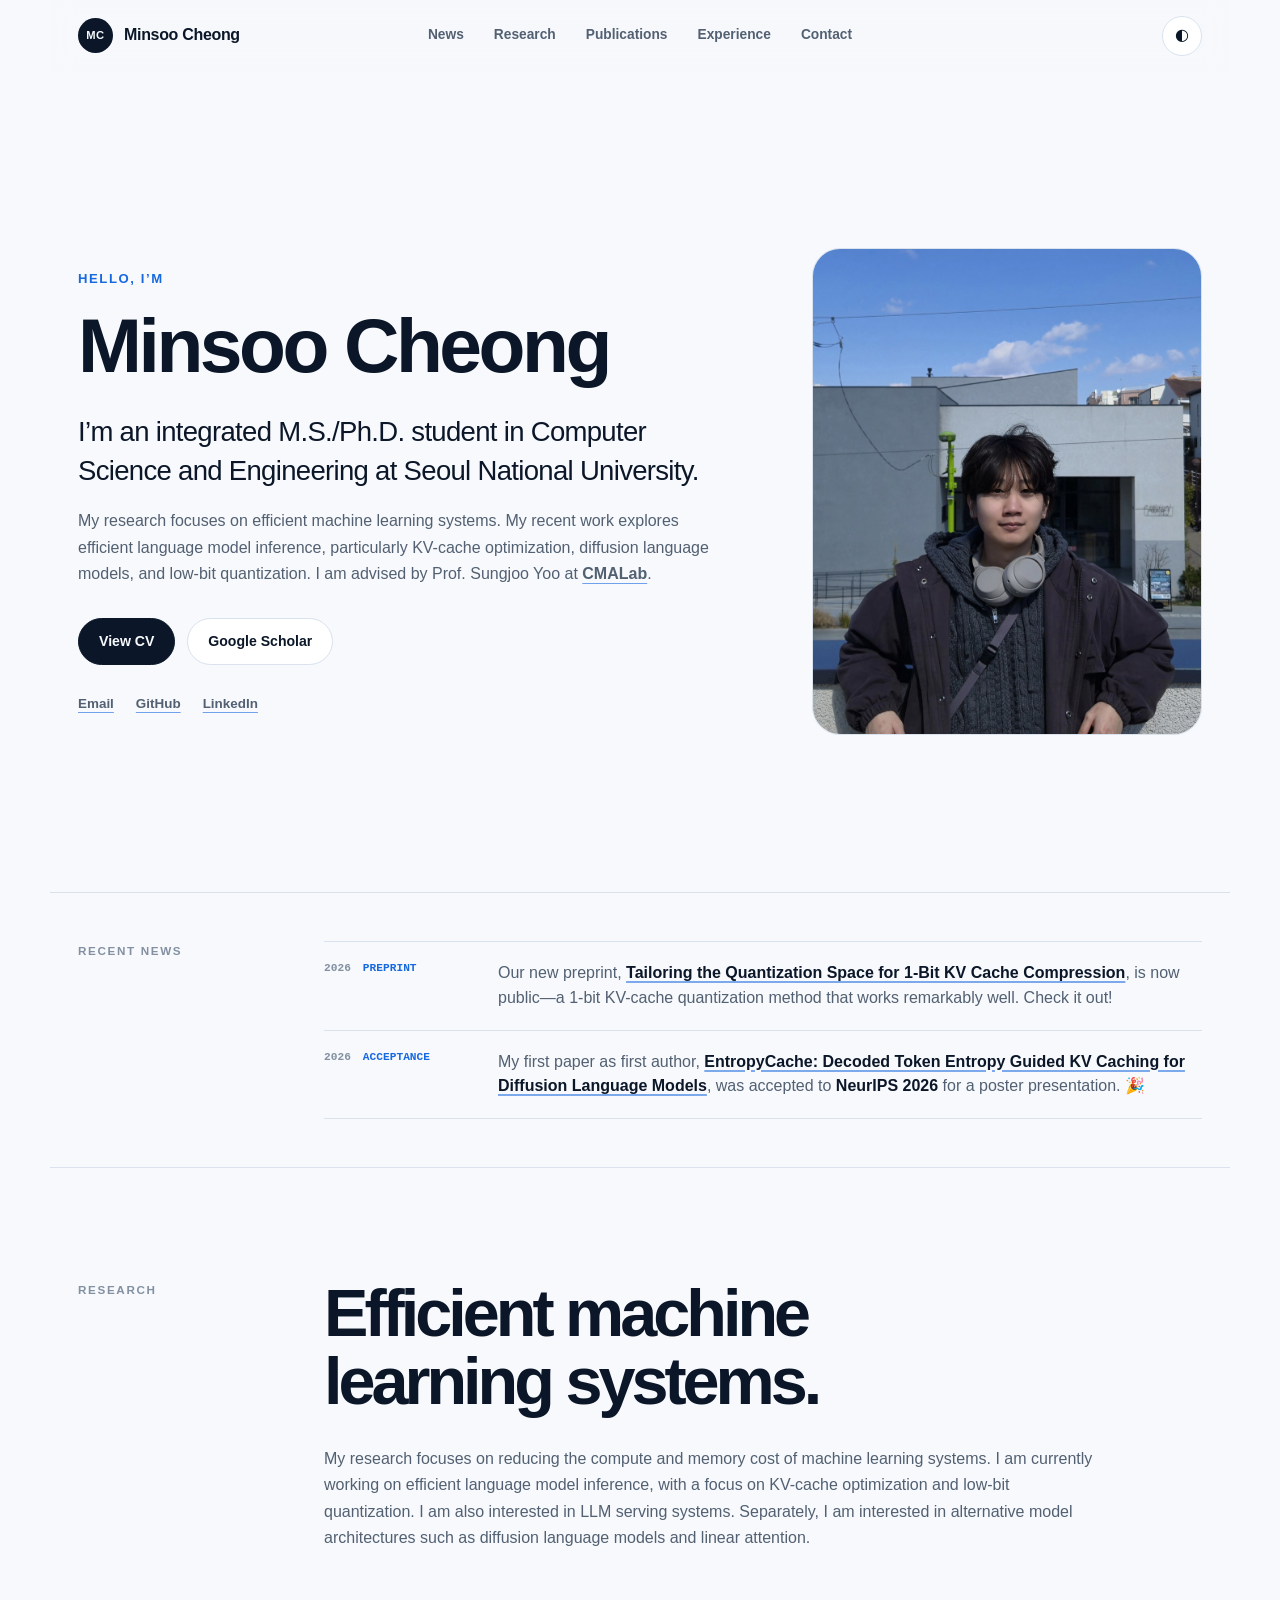
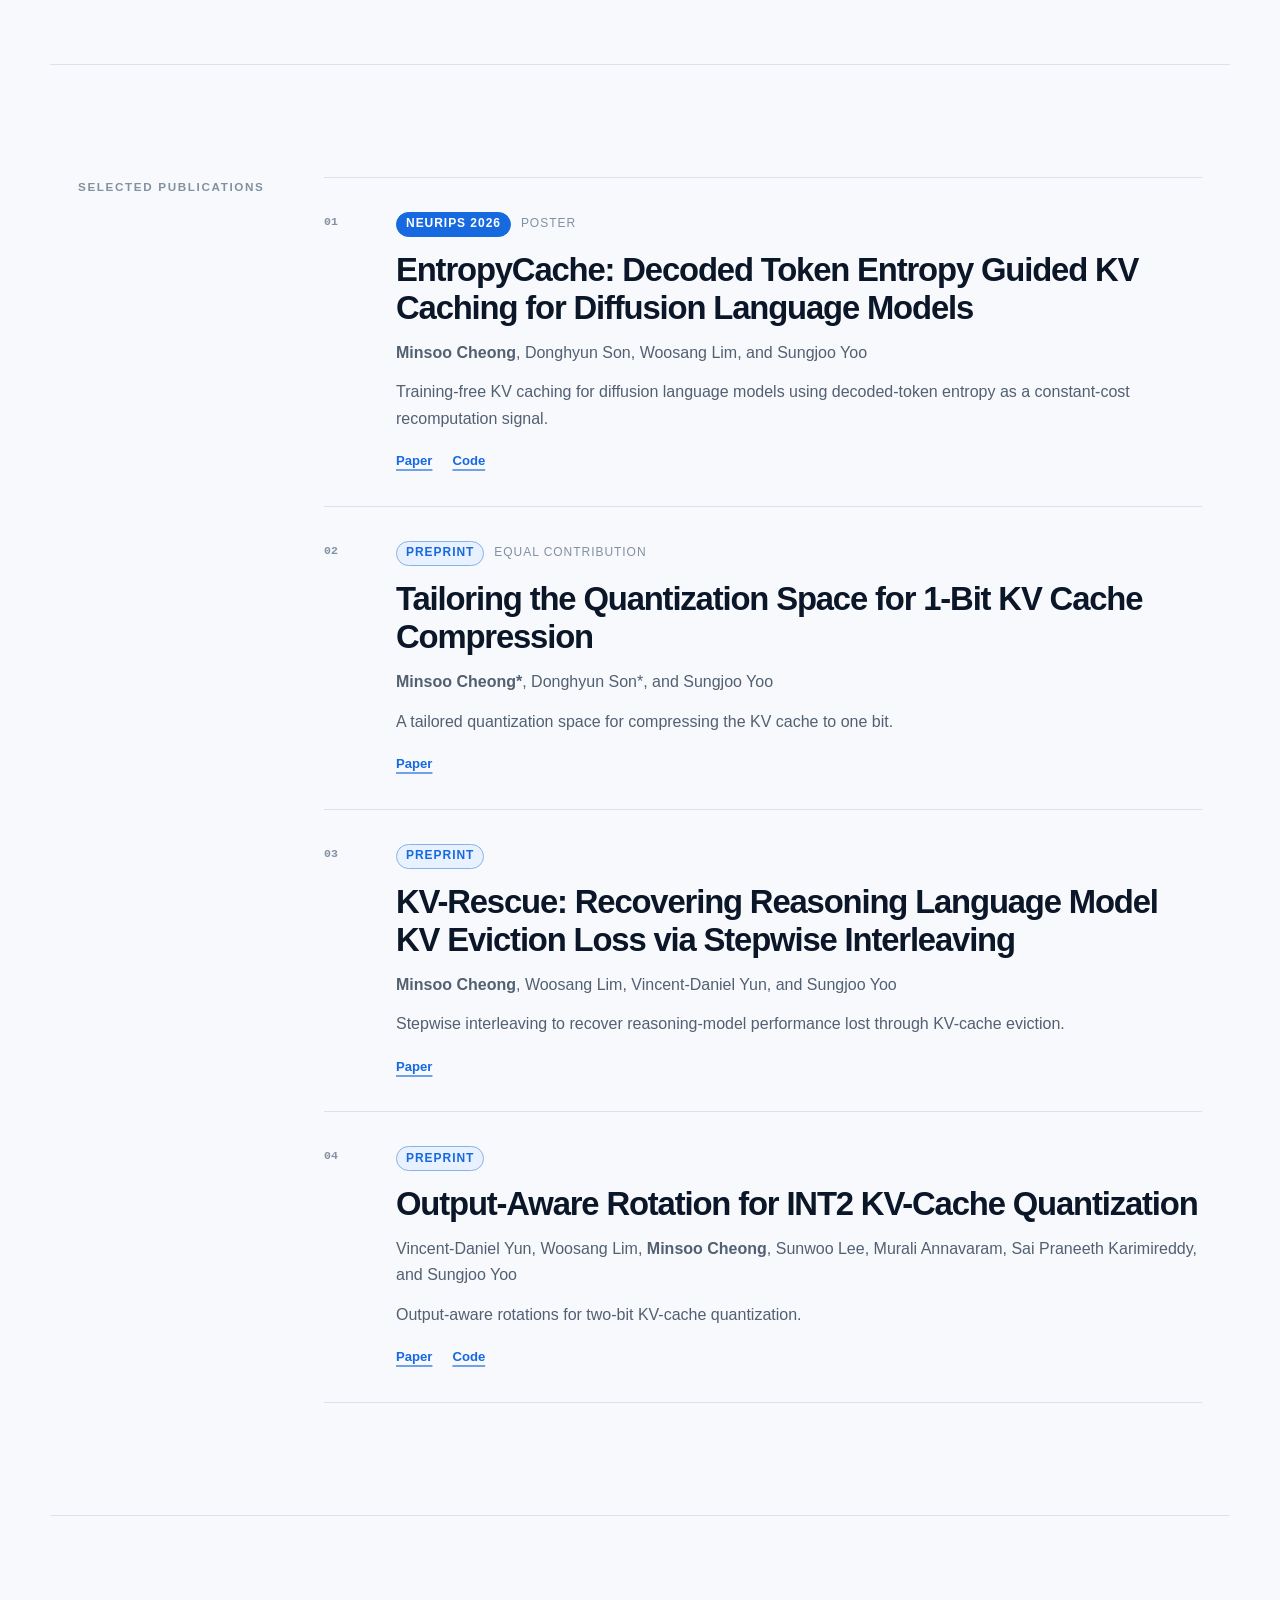
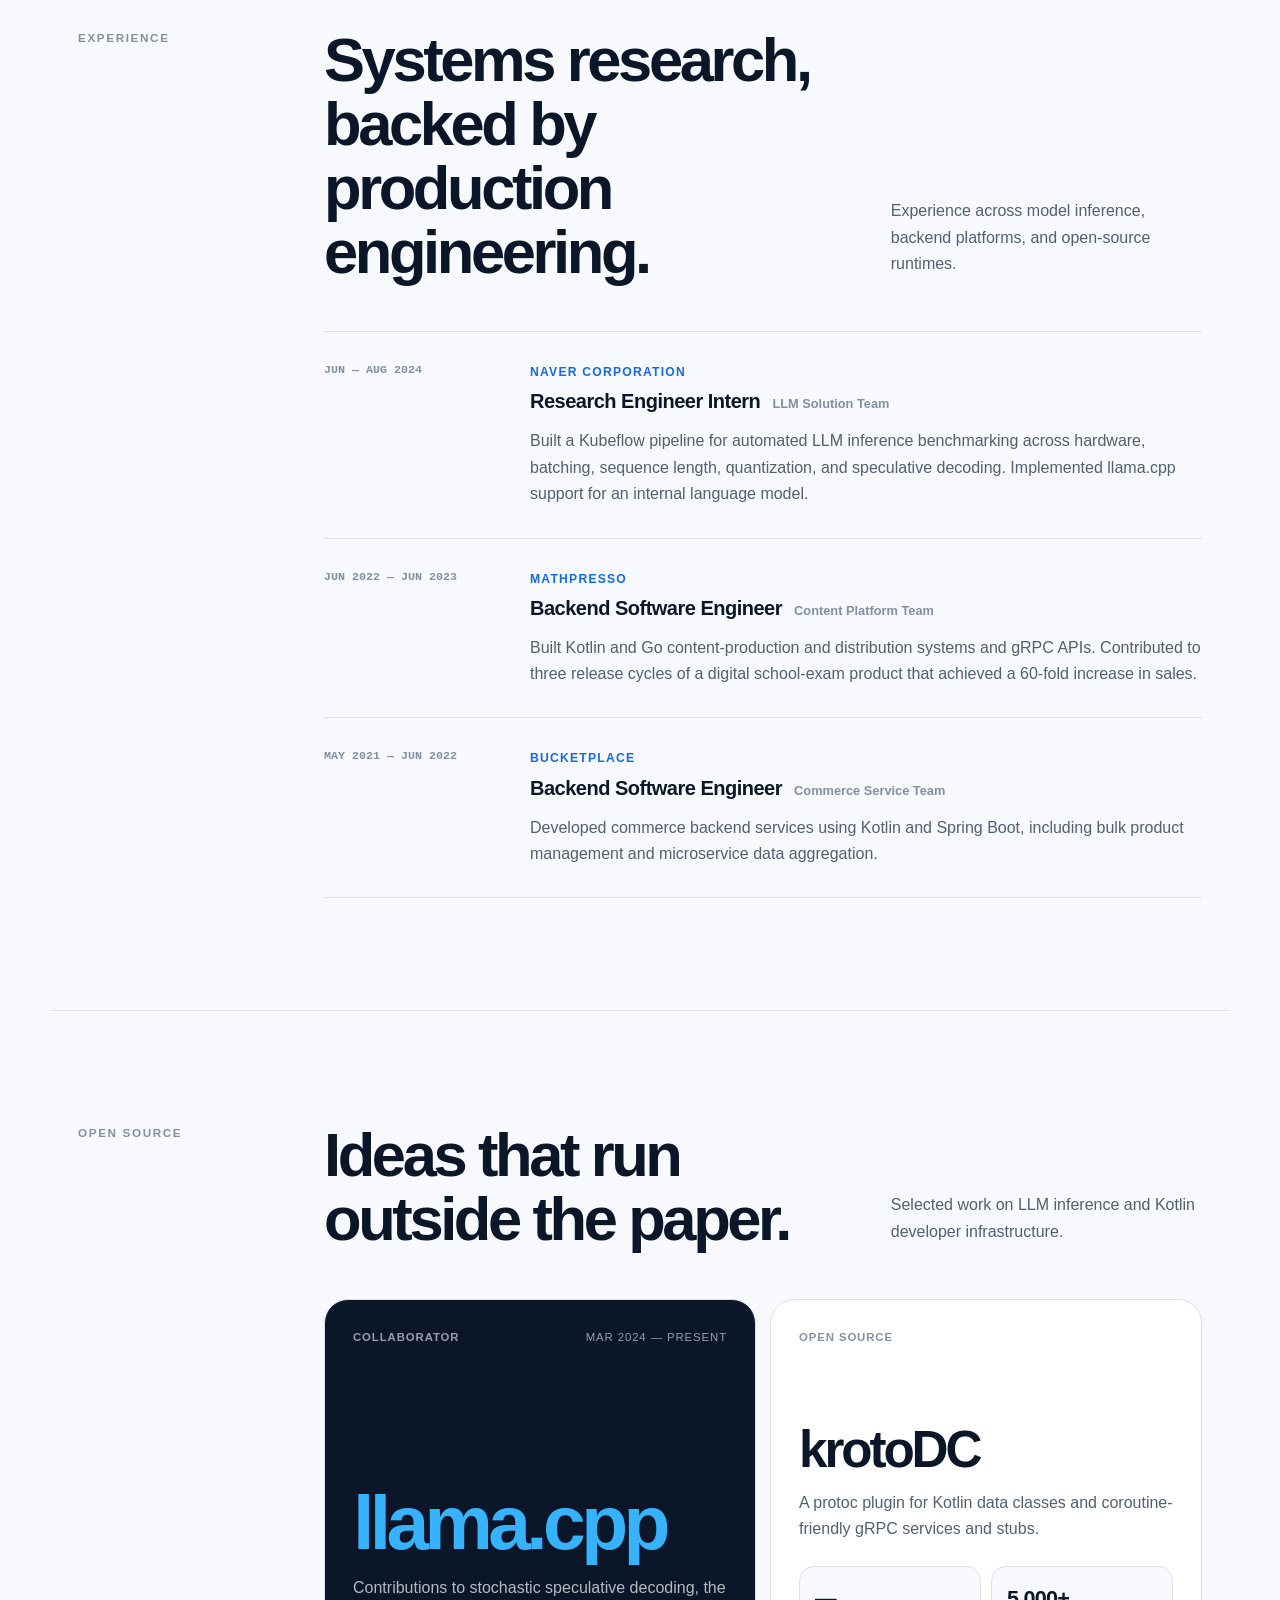
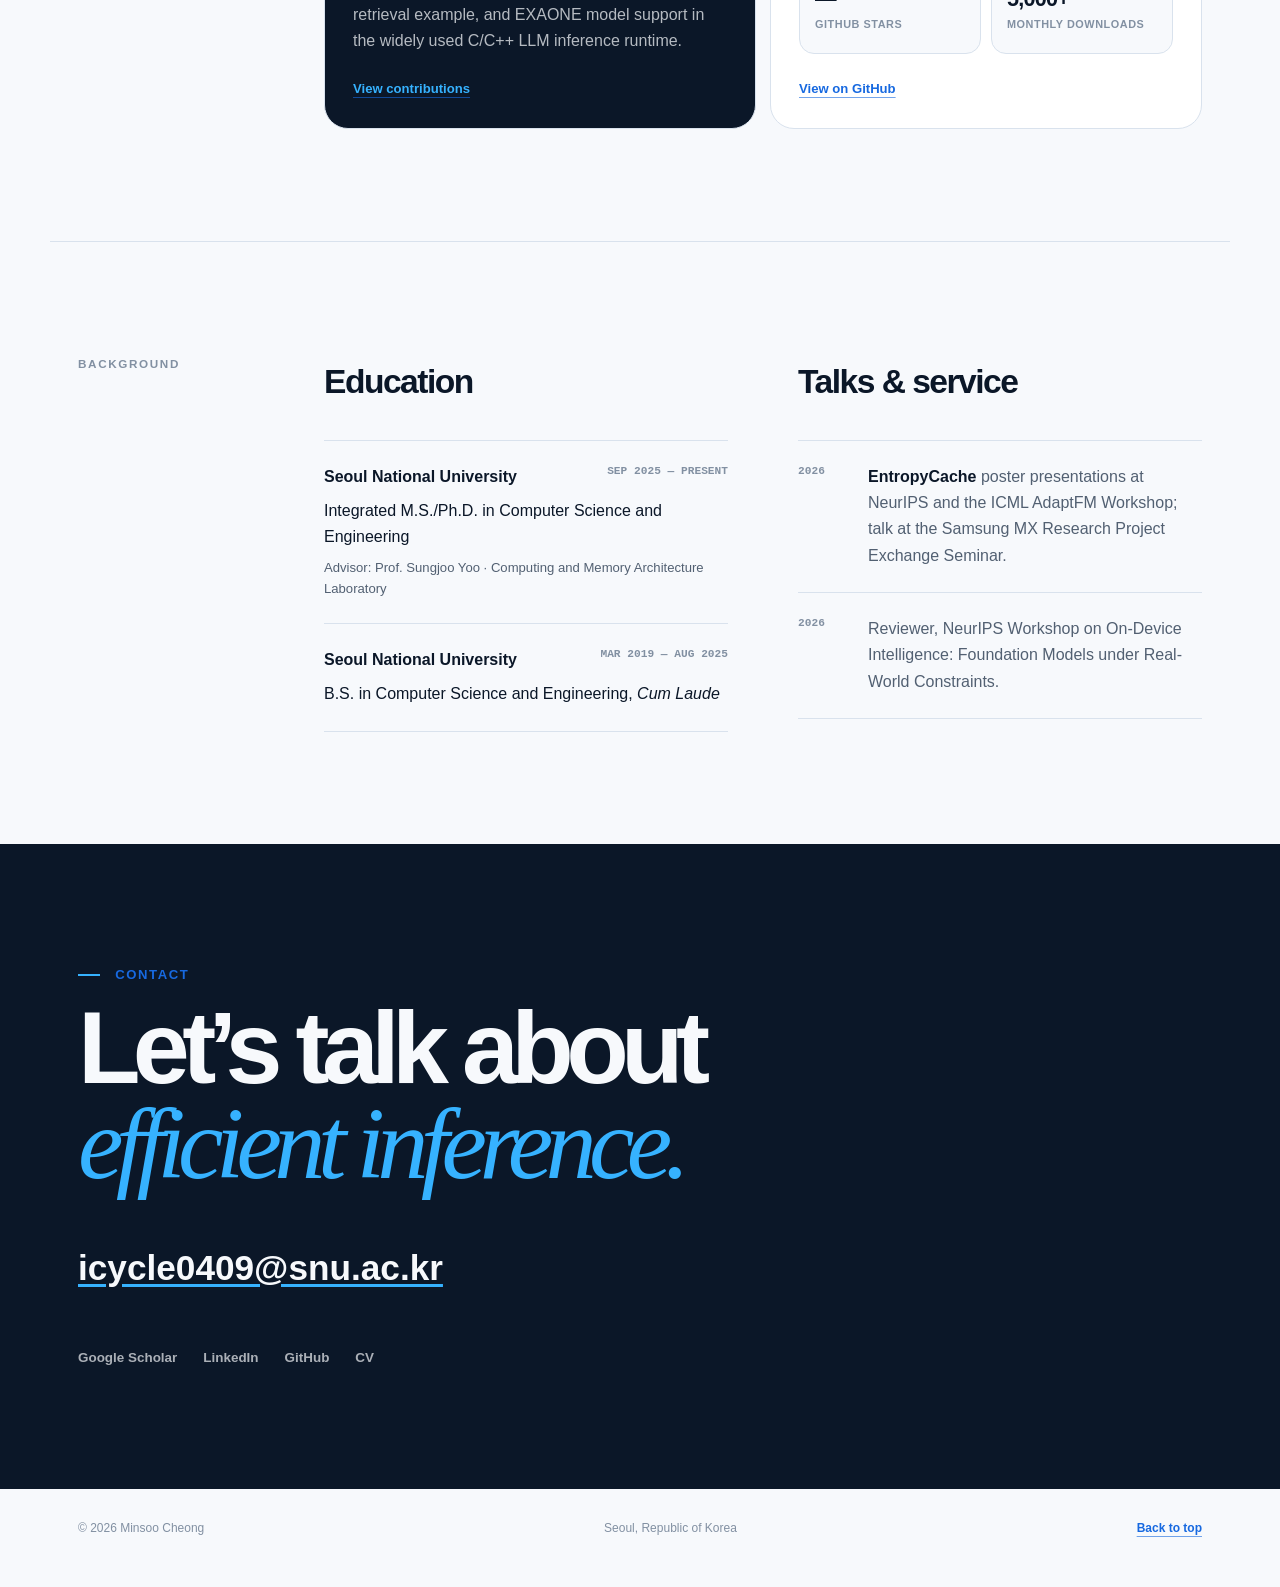
==== index.html @ ff5deb29 "Highlight first-author milestone" ====
<!doctype html>
<html lang="en">
  <head>
    <meta charset="utf-8" />
    <meta name="viewport" content="width=device-width, initial-scale=1" />
    <meta name="color-scheme" content="light dark" />
    <meta name="theme-color" content="#f7f9fc" media="(prefers-color-scheme: light)" />
    <meta name="theme-color" content="#07111f" media="(prefers-color-scheme: dark)" />
    <meta
      name="description"
      content="Minsoo Cheong is an integrated M.S./Ph.D. student at Seoul National University working on efficient machine learning systems and language model inference."
    />
    <meta property="og:title" content="Minsoo Cheong · Efficient ML Systems" />
    <meta
      property="og:description"
      content="Research on efficient language model inference, KV-cache optimization, and diffusion language models."
    />
    <meta property="og:type" content="website" />
    <meta property="og:url" content="https://mscheong01.github.io/" />
    <title>Minsoo Cheong · Efficient ML Systems</title>
    <script>document.documentElement.classList.add('js');</script>
    <link rel="canonical" href="https://mscheong01.github.io/" />
    <link rel="icon" href="favicon.svg" type="image/svg+xml" />
    <link rel="stylesheet" href="styles.css?v=2" />
  </head>
  <body>
    <a class="skip-link" href="#main">Skip to content</a>

    <header class="site-header" data-header>
      <a class="brand" href="#top" aria-label="Minsoo Cheong, home">
        <span class="brand-mark" aria-hidden="true">MC</span>
        <span class="brand-name">Minsoo Cheong</span>
      </a>
      <nav class="desktop-nav" aria-label="Primary navigation">
        <a href="#news">News</a>
        <a href="#research">Research</a>
        <a href="#publications">Publications</a>
        <a href="#experience">Experience</a>
        <a href="#contact">Contact</a>
      </nav>
      <div class="header-actions">
        <button class="theme-toggle" type="button" data-theme-toggle aria-label="Switch color theme">
          <span class="theme-icon" aria-hidden="true">◐</span>
        </button>
        <button class="menu-toggle" type="button" data-menu-toggle aria-expanded="false" aria-controls="mobile-nav">
          <span class="sr-only">Open navigation</span>
          <span></span><span></span>
        </button>
      </div>
      <nav class="mobile-nav" id="mobile-nav" data-mobile-nav aria-label="Mobile navigation">
        <a href="#news">News</a>
        <a href="#research">Research</a>
        <a href="#publications">Publications</a>
        <a href="#experience">Experience</a>
        <a href="#open-source">Open source</a>
        <a href="#contact">Contact</a>
      </nav>
    </header>

    <main id="main">
      <section class="hero" id="top" aria-labelledby="hero-title">
        <div class="hero-copy reveal">
          <p class="eyebrow">Hello, I’m</p>
          <h1 id="hero-title">Minsoo Cheong</h1>
          <p class="hero-lede">
            I’m an integrated M.S./Ph.D. student in Computer Science and Engineering at Seoul National University.
          </p>
          <p class="hero-intro">
            My research focuses on efficient machine learning systems. My recent work explores efficient language model inference, particularly KV-cache optimization, diffusion language models, and low-bit quantization. I am advised by Prof. Sungjoo Yoo at <a href="https://cmalab.snu.ac.kr/">CMALab</a>.
          </p>
          <div class="hero-cta">
            <a class="button button-primary" href="assets/Minsoo_Cheong_CV.pdf">View CV</a>
            <a class="button button-quiet" href="https://scholar.google.com/citations?user=WEMHVCUAAAAJ">Google Scholar</a>
          </div>
          <div class="hero-links" aria-label="Contact and profiles">
            <a href="mailto:icycle0409@snu.ac.kr">Email</a>
            <a href="https://github.com/mscheong01">GitHub</a>
            <a href="https://kr.linkedin.com/in/minsoo-cheong-606314206">LinkedIn</a>
          </div>
        </div>

        <figure class="portrait reveal">
          <img
            class="profile-photo"
            src="assets/minsoo-cheong.jpg"
            alt="Minsoo Cheong"
            width="960"
            height="1200"
            decoding="async"
            fetchpriority="high"
          />
        </figure>
      </section>

      <section class="section recent-news" id="news" aria-labelledby="news-title">
        <div class="section-label">Recent news</div>
        <div class="news-list reveal">
          <h2 class="sr-only" id="news-title">Recent news</h2>
          <article class="news-item">
            <div class="news-meta"><time datetime="2026">2026</time><span>Preprint</span></div>
            <p>Our new preprint, <a href="https://openreview.net/forum?id=lWUM9JOGww"><strong>Tailoring the Quantization Space for 1-Bit KV Cache Compression</strong></a>, is now public—a 1-bit KV-cache quantization method that works remarkably well. Check it out!</p>
          </article>
          <article class="news-item">
            <div class="news-meta"><time datetime="2026">2026</time><span>Acceptance</span></div>
            <p>My first paper as first author, <a href="https://arxiv.org/abs/2603.18489"><strong>EntropyCache: Decoded Token Entropy Guided KV Caching for Diffusion Language Models</strong></a>, was accepted to <strong>NeurIPS 2026</strong> for a poster presentation. 🎉</p>
          </article>
        </div>
      </section>

      <section class="section research-intro" id="research" aria-labelledby="research-title">
        <div class="section-label">Research</div>
        <div class="section-body split-intro reveal">
          <h2 id="research-title">Efficient machine learning systems.</h2>
          <p>
            My research focuses on reducing the compute and memory cost of machine learning systems. I am currently working on efficient language model inference, with a focus on KV-cache optimization and low-bit quantization. I am also interested in LLM serving systems. Separately, I am interested in alternative model architectures such as diffusion language models and linear attention.
          </p>
        </div>
      </section>

      <section class="section publications" id="publications" aria-labelledby="publications-title">
        <div class="section-label">Selected publications</div>
        <div class="section-body">
          <h2 class="sr-only" id="publications-title">Selected publications</h2>
          <article class="paper featured reveal">
            <div class="paper-index">01</div>
            <div class="paper-main">
              <div class="paper-meta"><span class="status accepted">NeurIPS 2026</span><span>Poster</span></div>
              <h3>EntropyCache: Decoded Token Entropy Guided KV Caching for Diffusion Language Models</h3>
              <p class="authors"><strong>Minsoo Cheong</strong>, Donghyun Son, Woosang Lim, and Sungjoo Yoo</p>
              <p class="paper-summary">Training-free KV caching for diffusion language models using decoded-token entropy as a constant-cost recomputation signal.</p>
              <div class="paper-links">
                <a href="https://arxiv.org/abs/2603.18489">Paper</a>
                <a href="https://github.com/mscheong01/EntropyCache">Code</a>
              </div>
            </div>
          </article>

          <article class="paper reveal">
            <div class="paper-index">02</div>
            <div class="paper-main">
              <div class="paper-meta"><span class="status preprint">Preprint</span><span>Equal contribution</span></div>
              <h3>Tailoring the Quantization Space for 1-Bit KV Cache Compression</h3>
              <p class="authors"><strong>Minsoo Cheong*</strong>, Donghyun Son*, and Sungjoo Yoo</p>
              <p class="paper-summary">A tailored quantization space for compressing the KV cache to one bit.</p>
              <div class="paper-links">
                <a href="https://openreview.net/pdf?id=lWUM9JOGww">Paper</a>
              </div>
            </div>
          </article>

          <article class="paper reveal">
            <div class="paper-index">03</div>
            <div class="paper-main">
              <div class="paper-meta"><span class="status preprint">Preprint</span></div>
              <h3>KV-Rescue: Recovering Reasoning Language Model KV Eviction Loss via Stepwise Interleaving</h3>
              <p class="authors"><strong>Minsoo Cheong</strong>, Woosang Lim, Vincent-Daniel Yun, and Sungjoo Yoo</p>
              <p class="paper-summary">Stepwise interleaving to recover reasoning-model performance lost through KV-cache eviction.</p>
              <div class="paper-links">
                <a href="https://arxiv.org/abs/2608.15797">Paper</a>
              </div>
            </div>
          </article>

          <article class="paper reveal">
            <div class="paper-index">04</div>
            <div class="paper-main">
              <div class="paper-meta"><span class="status preprint">Preprint</span></div>
              <h3>Output-Aware Rotation for INT2 KV-Cache Quantization</h3>
              <p class="authors">Vincent-Daniel Yun, Woosang Lim, <strong>Minsoo Cheong</strong>, Sunwoo Lee, Murali Annavaram, Sai Praneeth Karimireddy, and Sungjoo Yoo</p>
              <p class="paper-summary">Output-aware rotations for two-bit KV-cache quantization.</p>
              <div class="paper-links">
                <a href="https://arxiv.org/abs/2608.02691">Paper</a>
                <a href="https://github.com/daniel-eai/Output-Aware-INT2-KV-Cache-Quantization">Code</a>
              </div>
            </div>
          </article>
        </div>
      </section>

      <section class="section experience" id="experience" aria-labelledby="experience-title">
        <div class="section-label">Experience</div>
        <div class="section-body">
          <div class="section-heading-row reveal">
            <h2 id="experience-title">Systems research, backed by production engineering.</h2>
            <p>Experience across model inference, backend platforms, and open-source runtimes.</p>
          </div>

          <div class="timeline">
            <article class="timeline-item reveal">
              <div class="timeline-date">Jun — Aug 2024</div>
              <div class="timeline-content">
                <p class="timeline-org">NAVER Corporation</p>
                <h3>Research Engineer Intern <span>LLM Solution Team</span></h3>
                <p>Built a Kubeflow pipeline for automated LLM inference benchmarking across hardware, batching, sequence length, quantization, and speculative decoding. Implemented llama.cpp support for an internal language model.</p>
              </div>
            </article>
            <article class="timeline-item reveal">
              <div class="timeline-date">Jun 2022 — Jun 2023</div>
              <div class="timeline-content">
                <p class="timeline-org">Mathpresso</p>
                <h3>Backend Software Engineer <span>Content Platform Team</span></h3>
                <p>Built Kotlin and Go content-production and distribution systems and gRPC APIs. Contributed to three release cycles of a digital school-exam product that achieved a 60-fold increase in sales.</p>
              </div>
            </article>
            <article class="timeline-item reveal">
              <div class="timeline-date">May 2021 — Jun 2022</div>
              <div class="timeline-content">
                <p class="timeline-org">Bucketplace</p>
                <h3>Backend Software Engineer <span>Commerce Service Team</span></h3>
                <p>Developed commerce backend services using Kotlin and Spring Boot, including bulk product management and microservice data aggregation.</p>
              </div>
            </article>
          </div>
        </div>
      </section>

      <section class="section open-source" id="open-source" aria-labelledby="open-source-title">
        <div class="section-label">Open source</div>
        <div class="section-body">
          <div class="section-heading-row reveal">
            <h2 id="open-source-title">Ideas that run outside the paper.</h2>
            <p>Selected work on LLM inference and Kotlin developer infrastructure.</p>
          </div>
          <div class="project-grid">
            <article class="project-card project-featured reveal">
              <div class="project-top"><span class="project-type">Collaborator</span><span>Mar 2024 — Present</span></div>
              <h3>llama.cpp</h3>
              <p>Contributions to stochastic speculative decoding, the retrieval example, and EXAONE model support in the widely used C/C++ LLM inference runtime.</p>
              <a href="https://github.com/ggerganov/llama.cpp/pulls?q=is%3Apr+author%3Amscheong01+">View contributions</a>
            </article>
            <article class="project-card reveal">
              <div class="project-top"><span class="project-type">Open source</span></div>
              <h3>krotoDC</h3>
              <p>A protoc plugin for Kotlin data classes and coroutine-friendly gRPC services and stubs.</p>
              <div class="project-stats">
                <a class="project-stat" href="https://github.com/mscheong01/krotoDC" aria-label="krotoDC stars on GitHub">
                  <strong data-github-stars aria-live="polite">—</strong>
                  <span>GitHub stars</span>
                </a>
                <a class="project-stat" href="https://central.sonatype.com/search?q=krotoDC" aria-label="krotoDC downloads on Maven Central">
                  <strong>5,000+</strong>
                  <span>monthly downloads</span>
                </a>
              </div>
              <a href="https://github.com/mscheong01/krotoDC">View on GitHub</a>
            </article>
          </div>
        </div>
      </section>

      <section class="section profile" id="profile" aria-labelledby="profile-title">
        <div class="section-label">Background</div>
        <div class="section-body profile-grid">
          <div class="education-block reveal">
            <h2 id="profile-title">Education</h2>
            <article>
              <div><strong>Seoul National University</strong><span>Sep 2025 — Present</span></div>
              <p>Integrated M.S./Ph.D. in Computer Science and Engineering</p>
              <small>Advisor: Prof. Sungjoo Yoo · Computing and Memory Architecture Laboratory</small>
            </article>
            <article>
              <div><strong>Seoul National University</strong><span>Mar 2019 — Aug 2025</span></div>
              <p>B.S. in Computer Science and Engineering, <em>Cum Laude</em></p>
            </article>
          </div>
          <div class="activity-block reveal">
            <h2>Talks &amp; service</h2>
            <article>
              <span>2026</span>
              <p><strong>EntropyCache</strong> poster presentations at NeurIPS and the ICML AdaptFM Workshop; talk at the Samsung MX Research Project Exchange Seminar.</p>
            </article>
            <article>
              <span>2026</span>
              <p>Reviewer, NeurIPS Workshop on On-Device Intelligence: Foundation Models under Real-World Constraints.</p>
            </article>
          </div>
        </div>
      </section>

      <section class="contact" id="contact" aria-labelledby="contact-title">
        <div class="contact-inner reveal">
          <p class="eyebrow"><span></span> Contact</p>
          <h2 id="contact-title">Let’s talk about<br /><em>efficient inference.</em></h2>
          <a class="contact-email" href="mailto:icycle0409@snu.ac.kr">icycle0409@snu.ac.kr</a>
          <div class="contact-links" aria-label="Profiles">
            <a href="https://scholar.google.com/citations?user=WEMHVCUAAAAJ">Google Scholar</a>
            <a href="https://kr.linkedin.com/in/minsoo-cheong-606314206">LinkedIn</a>
            <a href="https://github.com/mscheong01">GitHub</a>
            <a href="assets/Minsoo_Cheong_CV.pdf">CV</a>
          </div>
        </div>
      </section>
    </main>

    <footer class="site-footer">
      <span>© 2026 Minsoo Cheong</span>
      <span>Seoul, Republic of Korea</span>
      <a href="#top">Back to top</a>
    </footer>

    <script src="script.js"></script>
  </body>
</html>
---- styles.css ----
:root {
  --bg: #f7f9fc;
  --surface: #ffffff;
  --ink: #0b1728;
  --muted: #526072;
  --faint: #8290a2;
  --line: #d9e2ed;
  --accent: #1769e0;
  --accent-2: #36b2ff;
  --accent-soft: #e7f1ff;
  --navy: #0b2f5b;
  --glow: rgba(23, 105, 224, 0.18);
  --max: 1180px;
  --header-h: 72px;
}

[data-theme="dark"] {
  --bg: #07111f;
  --surface: #0d1929;
  --ink: #f1f6fc;
  --muted: #aebccd;
  --faint: #73859a;
  --line: #213147;
  --accent: #62a6ff;
  --accent-2: #48d1ff;
  --accent-soft: #102949;
  --navy: #a6ccff;
  --glow: rgba(50, 149, 255, 0.2);
}

* { box-sizing: border-box; }
html { scroll-behavior: smooth; scroll-padding-top: calc(var(--header-h) + 24px); }
body {
  margin: 0;
  background: var(--bg);
  color: var(--ink);
  font-family: Inter, ui-sans-serif, -apple-system, BlinkMacSystemFont, "Segoe UI", sans-serif;
  font-size: 16px;
  line-height: 1.65;
  transition: background-color 180ms ease, color 180ms ease;
}
a { color: inherit; text-decoration-color: color-mix(in srgb, var(--accent) 60%, transparent); text-underline-offset: 4px; }
button, a { -webkit-tap-highlight-color: transparent; }
button { font: inherit; }
.sr-only { position: absolute; width: 1px; height: 1px; padding: 0; margin: -1px; overflow: hidden; clip: rect(0,0,0,0); white-space: nowrap; border: 0; }
.skip-link { position: fixed; z-index: 999; top: 8px; left: 8px; padding: 10px 14px; background: var(--ink); color: var(--bg); transform: translateY(-150%); }
.skip-link:focus { transform: translateY(0); }

.site-header {
  position: sticky;
  top: 0;
  z-index: 30;
  min-height: var(--header-h);
  display: grid;
  grid-template-columns: 1fr auto 1fr;
  align-items: center;
  max-width: var(--max);
  margin: 0 auto;
  padding: 0 28px;
  background: color-mix(in srgb, var(--bg) 86%, transparent);
  backdrop-filter: blur(14px);
  border-bottom: 1px solid transparent;
}
.site-header.scrolled { border-color: var(--line); }
.brand { display: inline-flex; align-items: center; gap: 11px; width: fit-content; text-decoration: none; font-weight: 720; letter-spacing: -0.02em; }
.brand-mark { display: grid; place-items: center; width: 35px; height: 35px; background: var(--ink); color: var(--bg); border-radius: 50%; font-size: .7rem; letter-spacing: .05em; }
.desktop-nav { display: flex; gap: 30px; font-size: .86rem; font-weight: 650; color: var(--muted); }
.desktop-nav a { text-decoration: none; }
.desktop-nav a:hover { color: var(--accent); }
.header-actions { justify-self: end; display: flex; align-items: center; gap: 10px; }
.theme-toggle, .menu-toggle { width: 40px; height: 40px; display: grid; place-items: center; border: 1px solid var(--line); background: var(--surface); color: var(--ink); border-radius: 50%; cursor: pointer; }
.menu-toggle { display: none; gap: 5px; align-content: center; }
.menu-toggle span:not(.sr-only) { display: block; width: 16px; height: 1.5px; background: currentColor; }
.mobile-nav { display: none; }

main { overflow: hidden; }
.hero {
  max-width: var(--max);
  min-height: min(820px, calc(100svh - var(--header-h)));
  margin: 0 auto;
  padding: clamp(72px, 9vw, 120px) 28px 96px;
  display: grid;
  grid-template-columns: minmax(0, 1.18fr) minmax(300px, .72fr);
  gap: 72px;
  align-items: center;
}
.eyebrow { margin: 0 0 16px; color: var(--accent); font-size: .82rem; font-weight: 760; letter-spacing: .12em; text-transform: uppercase; }
.contact .eyebrow span { display: inline-block; width: 22px; height: 2px; margin: 0 10px 3px 0; background: var(--accent-2); }
.hero h1 {
  margin: 0;
  font-family: "Avenir Next", "Helvetica Neue", Arial, sans-serif;
  font-size: clamp(3.25rem, 6vw, 5.15rem);
  line-height: 1.02;
  letter-spacing: -.045em;
  font-weight: 680;
}
.hero-lede { max-width: 720px; margin: 28px 0 18px; font-size: clamp(1.28rem, 2.2vw, 1.72rem); line-height: 1.42; letter-spacing: -.025em; }
.hero-intro { max-width: 680px; margin: 0; color: var(--muted); font-size: 1rem; }
.hero-intro a { font-weight: 650; }
.hero-cta { display: flex; gap: 12px; margin-top: 30px; }
.button { display: inline-flex; justify-content: center; align-items: center; min-height: 47px; padding: 0 20px; border-radius: 999px; text-decoration: none; font-size: .88rem; font-weight: 750; border: 1px solid var(--line); }
.button-primary { background: var(--ink); color: var(--bg); border-color: var(--ink); }
.button-primary:hover { background: var(--accent); border-color: var(--accent); color: #fff; }
.button-quiet { background: var(--surface); }
.button-quiet:hover { border-color: var(--accent); color: var(--accent); }

.hero-links { display: flex; gap: 22px; margin-top: 28px; }
.hero-links a { color: var(--muted); font-size: .84rem; font-weight: 700; text-decoration-thickness: 1px; }
.hero-links a:hover { color: var(--accent); }
.portrait { width: min(100%, 390px); margin: 0; justify-self: end; }
.profile-photo { display: block; width: 100%; height: auto; aspect-ratio: 4 / 5; object-fit: cover; border: 1px solid var(--line); border-radius: 28px; }

.section { max-width: var(--max); margin: 0 auto; padding: 112px 28px; display: grid; grid-template-columns: 190px minmax(0, 1fr); gap: 56px; border-top: 1px solid var(--line); }
.section-label { color: var(--faint); font-size: .73rem; font-weight: 750; letter-spacing: .14em; text-transform: uppercase; }
.recent-news { padding-top: 48px; padding-bottom: 48px; }
.news-list { border-top: 1px solid var(--line); }
.news-item { display: grid; grid-template-columns: 150px minmax(0, 1fr); gap: 24px; padding: 19px 0; border-bottom: 1px solid var(--line); }
.news-meta { display: flex; align-items: baseline; gap: 12px; color: var(--faint); font: 650 .7rem/1.4 ui-monospace, SFMono-Regular, Menlo, monospace; text-transform: uppercase; }
.news-meta span { color: var(--accent); font-weight: 760; }
.news-item p { margin: 0; color: var(--muted); line-height: 1.55; }
.news-item strong { color: var(--ink); }
.news-item a { color: var(--ink); text-decoration-color: color-mix(in srgb, var(--accent) 55%, transparent); text-decoration-thickness: 1.5px; text-underline-offset: 3px; }
.news-item a:hover { color: var(--accent); }
.split-intro { display: grid; grid-template-columns: 1fr; gap: 30px; align-items: start; }
.split-intro h2 { max-width: 900px; margin: 0; font-size: clamp(2.3rem, 5.2vw, 4.5rem); line-height: 1.02; letter-spacing: -.06em; text-wrap: balance; }
.split-intro p { max-width: 780px; margin: 0; color: var(--muted); }

.paper { position: relative; display: grid; grid-template-columns: 50px minmax(0, 1fr); gap: 22px; padding: 34px 0; border-top: 1px solid var(--line); }
.paper:last-child { border-bottom: 1px solid var(--line); }
.paper-index { padding-top: 4px; color: var(--faint); font: 600 .72rem/1 ui-monospace, SFMono-Regular, Menlo, monospace; }
.paper-meta { display: flex; flex-wrap: wrap; align-items: center; gap: 10px; color: var(--faint); font-size: .75rem; text-transform: uppercase; letter-spacing: .08em; }
.status { display: inline-flex; align-items: center; min-height: 25px; padding: 0 9px; border: 1px solid var(--line); border-radius: 999px; font-weight: 760; }
.status.accepted { background: var(--accent); border-color: var(--accent); color: #fff; }
.status.preprint { color: var(--accent); border-color: color-mix(in srgb, var(--accent) 40%, var(--line)); background: var(--accent-soft); }
.paper h3 { max-width: 880px; margin: 14px 0 12px; font-size: clamp(1.35rem, 2.6vw, 2.05rem); line-height: 1.18; letter-spacing: -.035em; }
.authors, .paper-summary { margin: 0; color: var(--muted); }
.paper-summary { max-width: 800px; margin-top: 13px; }
.paper-links { display: flex; gap: 20px; margin-top: 18px; }
.paper-links a { color: var(--accent); font-size: .82rem; font-weight: 780; text-decoration-thickness: 1.5px; }

.section-heading-row { display: grid; grid-template-columns: minmax(0, 1.25fr) minmax(240px, .75fr); gap: 48px; align-items: end; margin-bottom: 48px; }
.section-heading-row h2 { max-width: 760px; margin: 0; font-size: clamp(2.25rem, 4.8vw, 4rem); line-height: 1.04; letter-spacing: -.055em; }
.section-heading-row p { margin: 0 0 6px; color: var(--muted); }

.timeline { border-top: 1px solid var(--line); }
.timeline-item { display: grid; grid-template-columns: 170px minmax(0, 1fr); gap: 36px; padding: 30px 0; border-bottom: 1px solid var(--line); }
.timeline-date { color: var(--faint); font: 650 .73rem/1.4 ui-monospace, SFMono-Regular, Menlo, monospace; text-transform: uppercase; }
.timeline-org { margin: 0 0 3px; color: var(--accent); font-size: .76rem; font-weight: 780; letter-spacing: .1em; text-transform: uppercase; }
.timeline-content h3 { margin: 0; font-size: 1.25rem; letter-spacing: -.025em; }
.timeline-content h3 span { margin-left: 7px; color: var(--faint); font-size: .8rem; font-weight: 550; letter-spacing: 0; }
.timeline-content > p:last-child { max-width: 820px; margin: 10px 0 0; color: var(--muted); }

.project-grid { display: grid; grid-template-columns: repeat(2, minmax(0, 1fr)); gap: 14px; }
.project-card { min-height: 430px; display: flex; flex-direction: column; padding: 28px; border: 1px solid var(--line); border-radius: 24px; background: var(--surface); }
.project-featured { background: var(--ink); color: var(--bg); }
.project-top { display: flex; justify-content: space-between; gap: 16px; color: var(--faint); font-size: .71rem; letter-spacing: .08em; text-transform: uppercase; }
.project-featured .project-top { color: color-mix(in srgb, var(--bg) 60%, transparent); }
.project-type { font-weight: 800; }
.project-card h3 { margin: auto 0 14px; font-size: clamp(2rem, 4vw, 3.4rem); line-height: 1; letter-spacing: -.06em; }
.project-featured h3 { color: var(--accent-2); font-size: clamp(3rem, 6vw, 5.5rem); }
.project-card p { margin: 0 0 24px; color: var(--muted); }
.project-featured p { color: color-mix(in srgb, var(--bg) 72%, transparent); }
.project-card a { width: fit-content; color: var(--accent); font-size: .82rem; font-weight: 780; }
.project-featured a { color: var(--accent-2); }
.project-stats { display: grid; grid-template-columns: repeat(2, minmax(0, 1fr)); gap: 10px; margin: 0 0 24px; }
.project-stat { width: auto !important; min-height: 88px; display: flex; flex-direction: column; justify-content: center; padding: 13px 15px; border: 1px solid var(--line); border-radius: 15px; background: var(--bg); text-decoration: none; }
.project-stat strong { color: var(--ink); font-size: 1.35rem; line-height: 1.15; letter-spacing: -.035em; }
.project-stat span { margin-top: 4px; color: var(--faint); font-size: .68rem; font-weight: 700; letter-spacing: .05em; text-transform: uppercase; }
.project-stat:hover { border-color: var(--accent); }

.profile-grid { display: grid; grid-template-columns: repeat(2, minmax(0, 1fr)); gap: 70px; }
.profile-grid h2 { margin: 0 0 30px; font-size: 2.1rem; letter-spacing: -.045em; }
.education-block article, .activity-block article { padding: 23px 0; border-top: 1px solid var(--line); }
.education-block article:last-child, .activity-block article:last-child { border-bottom: 1px solid var(--line); }
.education-block article > div { display: flex; justify-content: space-between; gap: 16px; }
.education-block article span, .activity-block article > span { color: var(--faint); font: 650 .7rem/1.4 ui-monospace, SFMono-Regular, Menlo, monospace; text-transform: uppercase; }
.education-block p, .activity-block p { margin: 8px 0 0; }
.education-block small { display: block; margin-top: 6px; color: var(--muted); font-size: .82rem; }
.activity-block article { display: grid; grid-template-columns: 52px minmax(0, 1fr); gap: 18px; }
.activity-block p { margin: 0; color: var(--muted); }
.activity-block strong { color: var(--ink); }

.contact { padding: 120px 28px; background: var(--ink); color: var(--bg); }
.contact-inner { max-width: calc(var(--max) - 56px); margin: 0 auto; }
.contact h2 { margin: 0; font-size: clamp(3rem, 8vw, 7.8rem); line-height: .92; letter-spacing: -.075em; }
.contact h2 em { color: var(--accent-2); font-family: Georgia, "Times New Roman", serif; font-weight: 400; }
.contact-email { display: inline-block; margin-top: 48px; color: var(--bg); font-size: clamp(1.25rem, 3vw, 2.2rem); font-weight: 720; text-decoration-color: var(--accent-2); }
.contact-links { display: flex; flex-wrap: wrap; gap: 10px 26px; margin-top: 50px; }
.contact-links a { color: color-mix(in srgb, var(--bg) 68%, transparent); font-size: .84rem; font-weight: 700; text-decoration: none; }
.contact-links a:hover { color: var(--accent-2); }
.site-footer { max-width: var(--max); margin: 0 auto; padding: 30px 28px 48px; display: flex; justify-content: space-between; gap: 20px; color: var(--faint); font-size: .75rem; }
.site-footer a { color: var(--accent); font-weight: 700; }

.js .reveal { opacity: 0; transform: translateY(18px); transition: opacity 600ms ease, transform 600ms ease; }
.reveal.visible { opacity: 1; transform: translateY(0); }

@media (max-width: 860px) {
  .site-header { grid-template-columns: 1fr auto; padding-inline: 20px; }
  .desktop-nav { display: none; }
  .menu-toggle { display: grid; }
  .mobile-nav { position: absolute; top: calc(100% + 1px); left: 20px; right: 20px; padding: 12px; background: var(--surface); border: 1px solid var(--line); border-radius: 18px; box-shadow: 0 20px 50px rgba(0,0,0,.12); }
  .mobile-nav.open { display: grid; }
  .mobile-nav a { padding: 11px 12px; text-decoration: none; font-weight: 700; }
  .brand-name { display: none; }
  .hero { min-height: auto; grid-template-columns: 1fr; padding-inline: 20px; padding-top: 72px; }
  .portrait { width: min(100%, 360px); justify-self: start; }
  .section { padding: 82px 20px; grid-template-columns: 1fr; gap: 28px; }
  .recent-news { padding-top: 42px; padding-bottom: 42px; }
  .news-item { grid-template-columns: 1fr; gap: 8px; }
  .split-intro { grid-template-columns: 1fr; gap: 24px; }
  .section-heading-row, .profile-grid { grid-template-columns: 1fr; gap: 24px; }
  .timeline-item { grid-template-columns: 1fr; gap: 10px; }
  .project-grid { grid-template-columns: 1fr; }
  .project-card { min-height: 360px; }
  .site-footer { flex-direction: column; }
}

@media (max-width: 520px) {
  .hero h1 { font-size: clamp(3rem, 14vw, 4.25rem); }
  .hero-cta { flex-direction: column; align-items: stretch; }
  .hero-links { flex-wrap: wrap; }
  .portrait { width: 100%; }
  .paper { grid-template-columns: 32px minmax(0, 1fr); gap: 12px; }
  .project-stats { grid-template-columns: 1fr; }
  .education-block article > div { display: grid; gap: 5px; }
  .activity-block article { grid-template-columns: 1fr; gap: 8px; }
  .contact { padding: 90px 20px; }
}

@media (prefers-reduced-motion: reduce) {
  html { scroll-behavior: auto; }
  *, *::before, *::after { animation-duration: .01ms !important; animation-iteration-count: 1 !important; transition-duration: .01ms !important; }
  .js .reveal { opacity: 1; transform: none; }
}
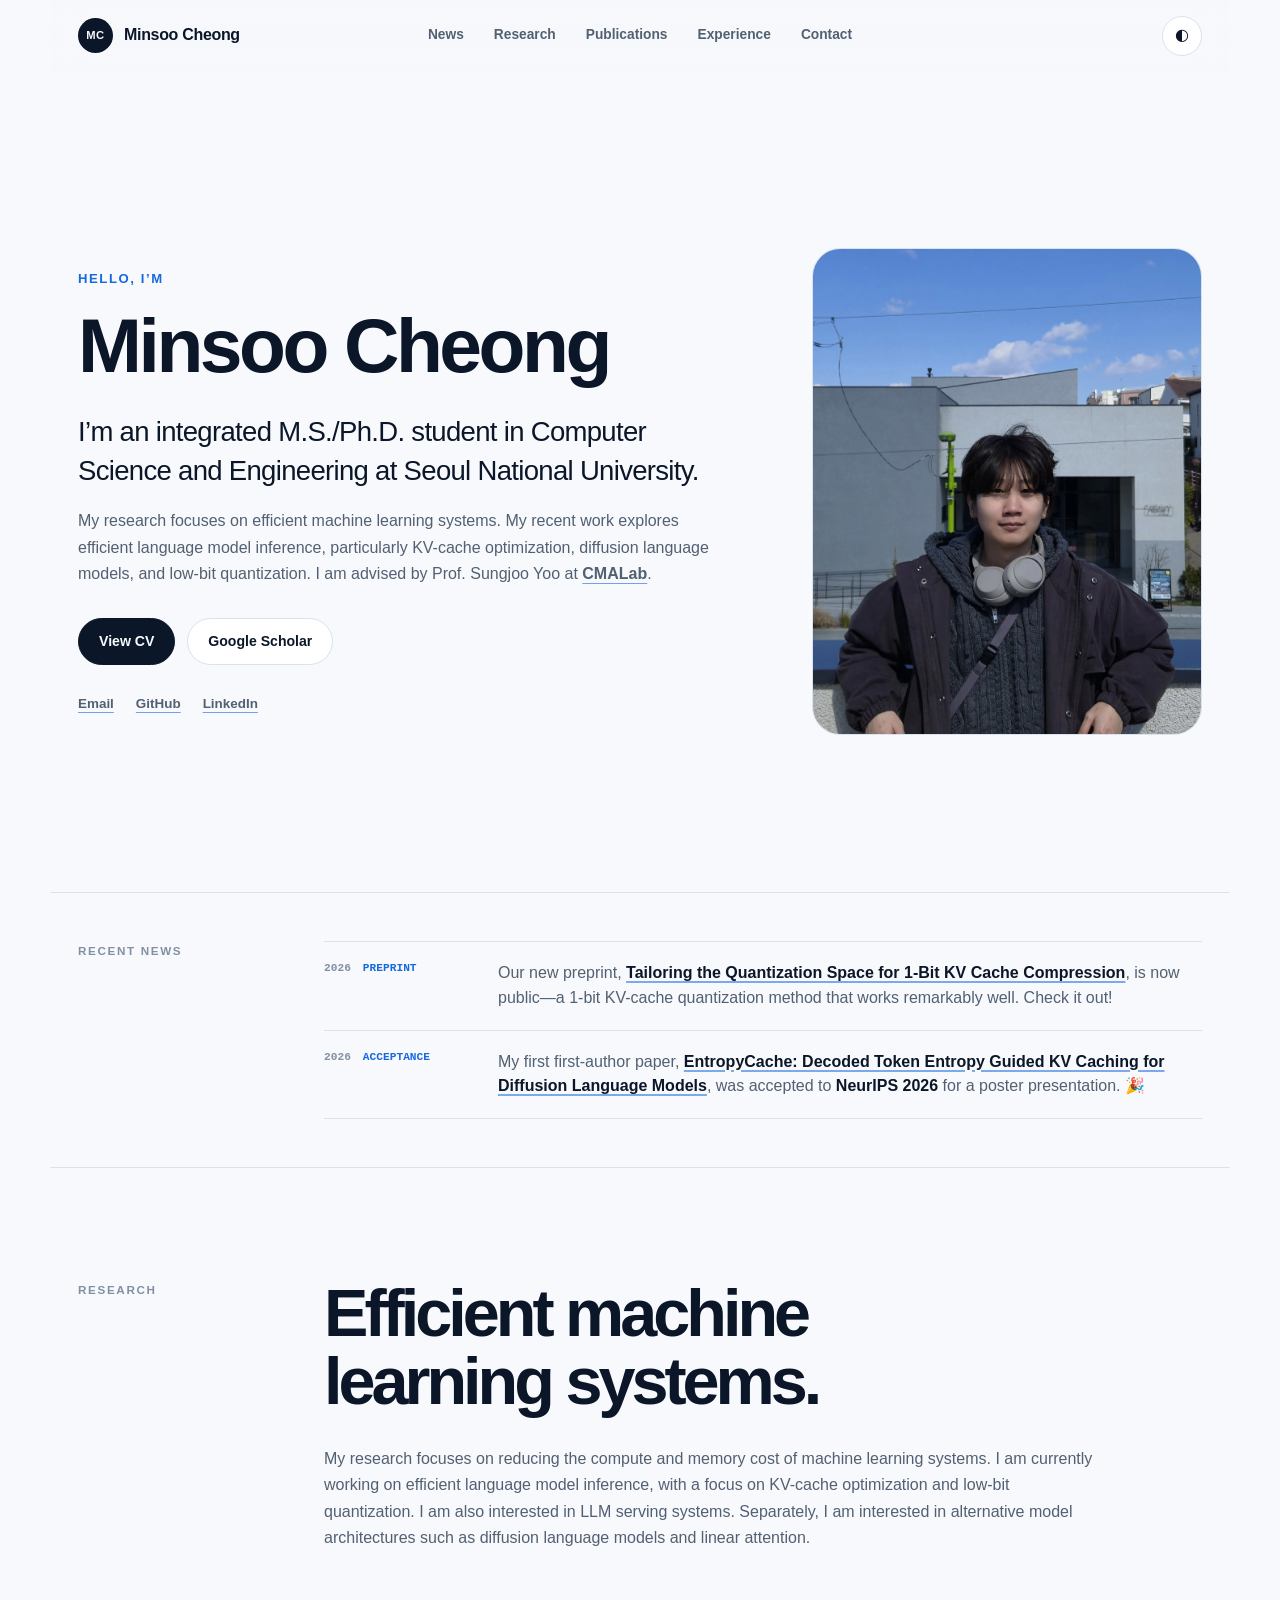
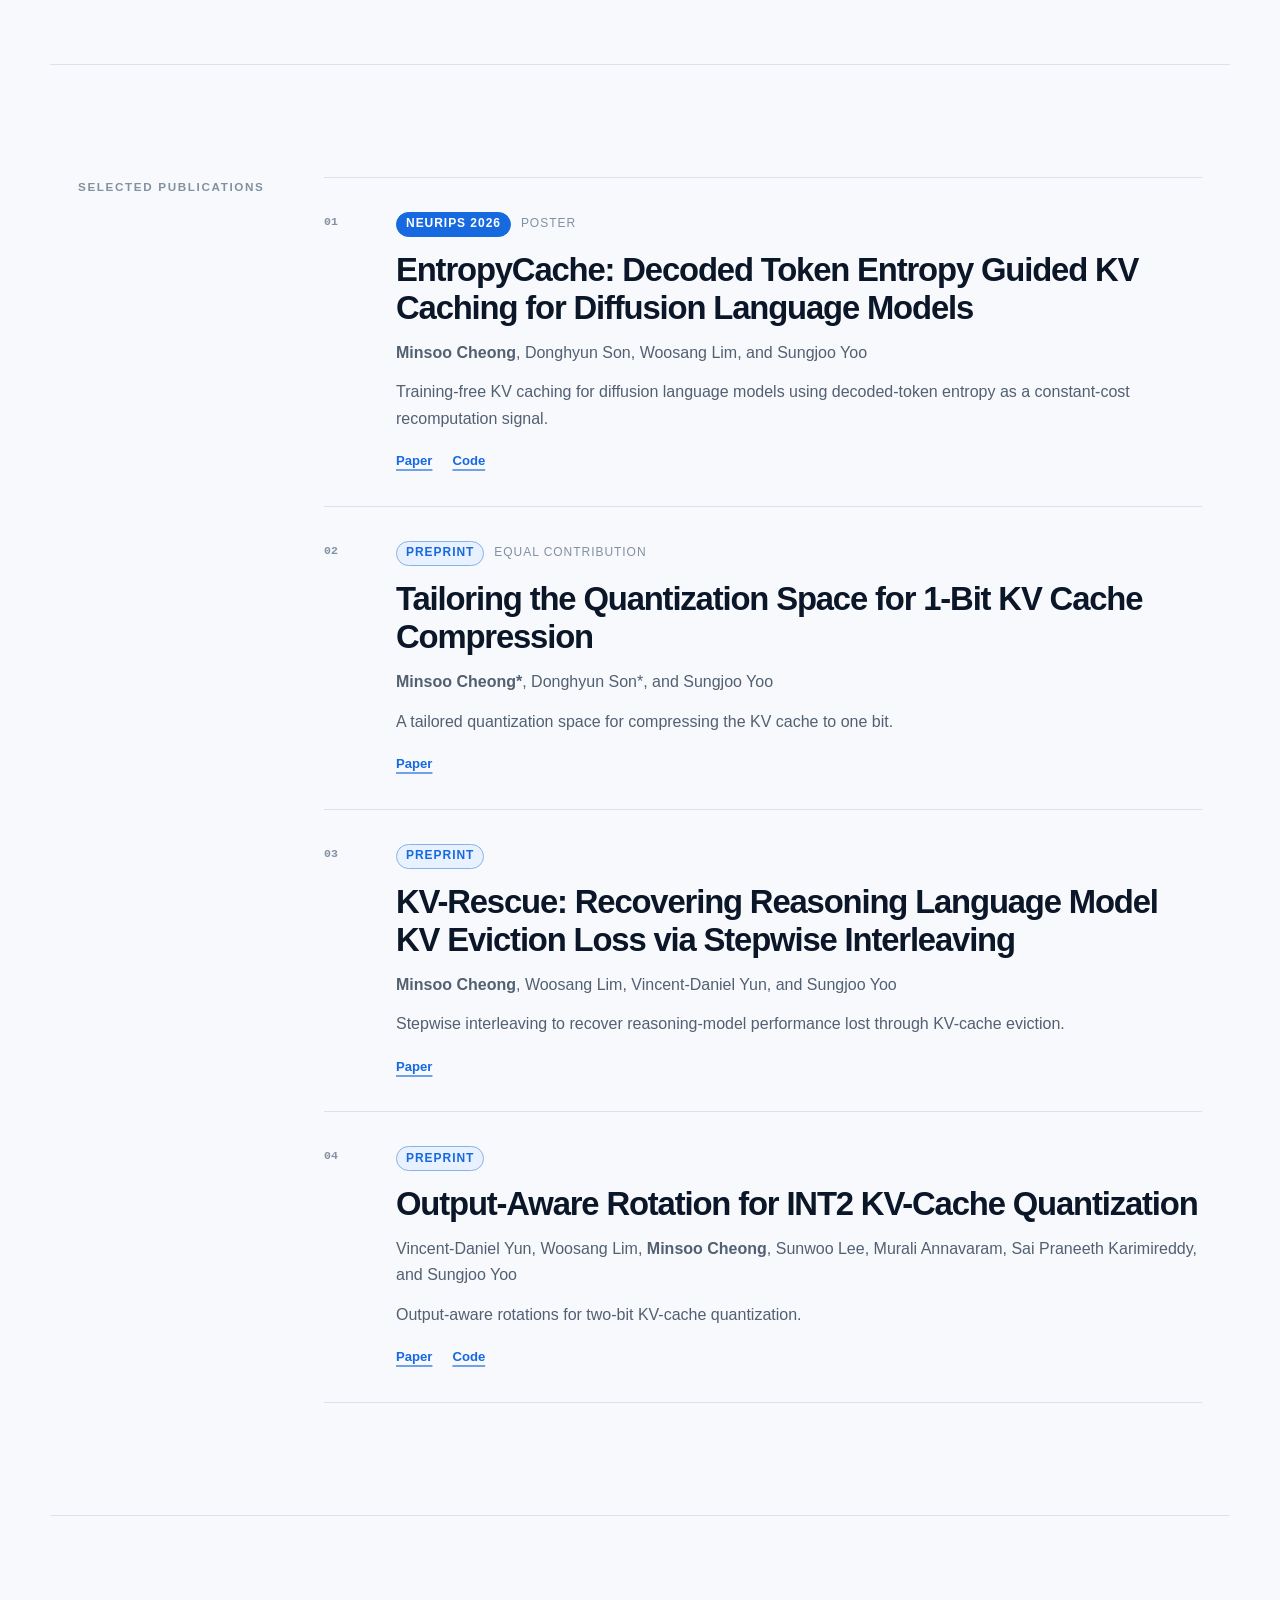
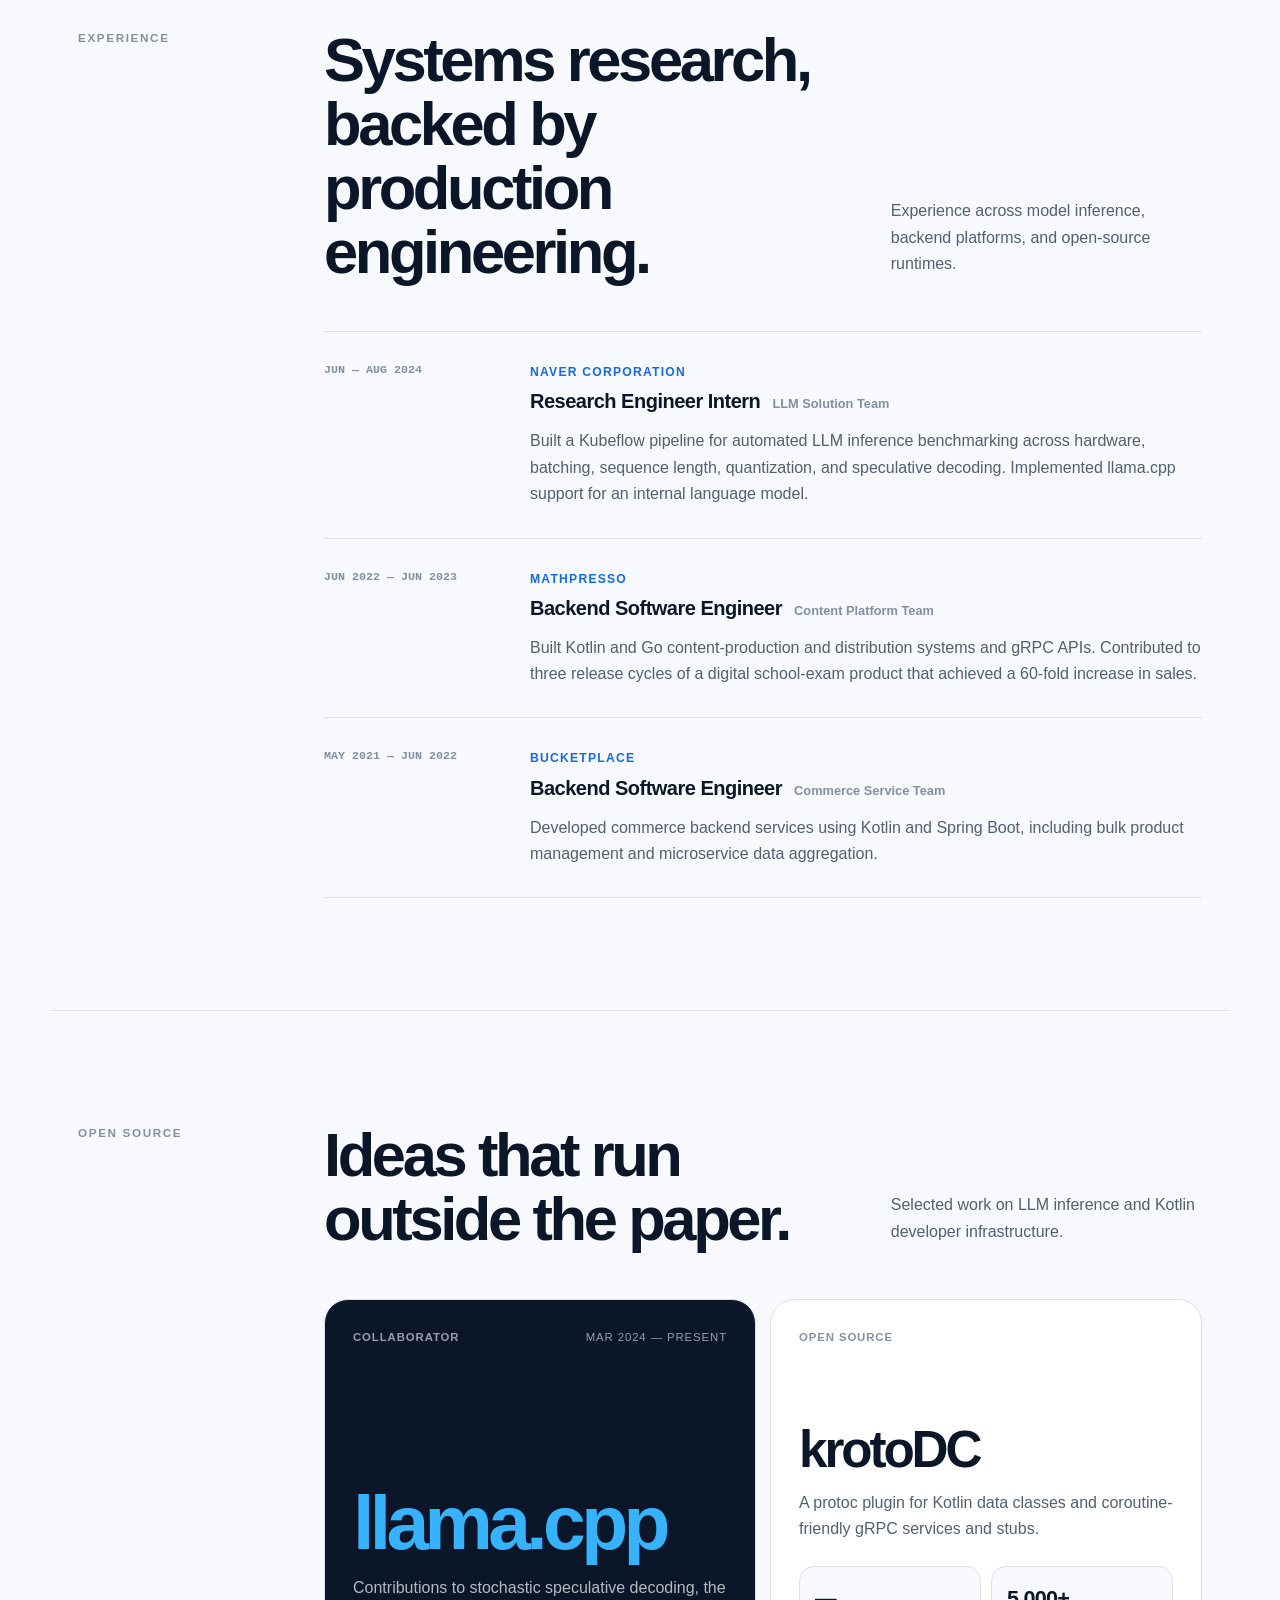
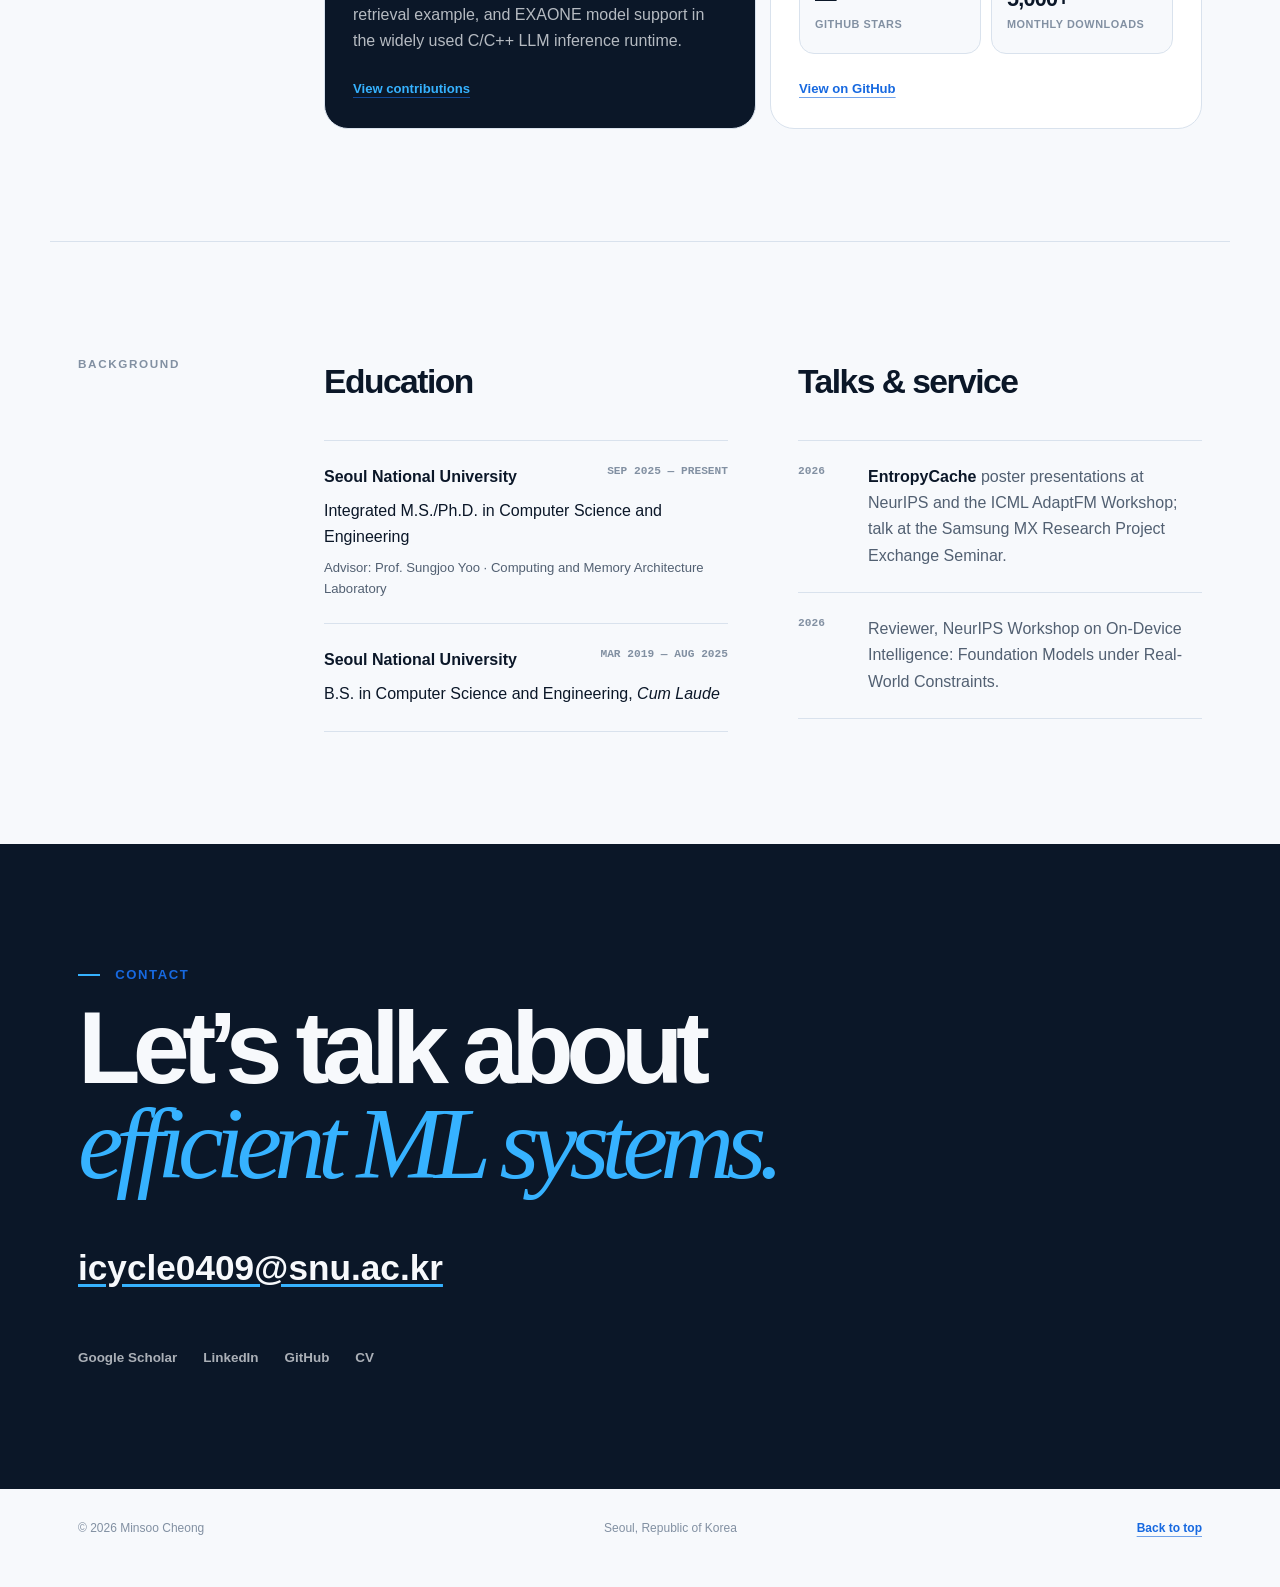
==== commit 98ddc97b: "Refine research milestone and contact copy" ====
--- a/index.html
+++ b/index.html
@@ -102,7 +102,7 @@
           </article>
           <article class="news-item">
             <div class="news-meta"><time datetime="2026">2026</time><span>Acceptance</span></div>
-            <p>My first paper as first author, <a href="https://arxiv.org/abs/2603.18489"><strong>EntropyCache: Decoded Token Entropy Guided KV Caching for Diffusion Language Models</strong></a>, was accepted to <strong>NeurIPS 2026</strong> for a poster presentation. 🎉</p>
+            <p>My first first-author paper, <a href="https://arxiv.org/abs/2603.18489"><strong>EntropyCache: Decoded Token Entropy Guided KV Caching for Diffusion Language Models</strong></a>, was accepted to <strong>NeurIPS 2026</strong> for a poster presentation. 🎉</p>
           </article>
         </div>
       </section>
@@ -280,7 +280,7 @@
       <section class="contact" id="contact" aria-labelledby="contact-title">
         <div class="contact-inner reveal">
           <p class="eyebrow"><span></span> Contact</p>
-          <h2 id="contact-title">Let’s talk about<br /><em>efficient inference.</em></h2>
+          <h2 id="contact-title">Let’s talk about<br /><em>efficient ML systems.</em></h2>
           <a class="contact-email" href="mailto:icycle0409@snu.ac.kr">icycle0409@snu.ac.kr</a>
           <div class="contact-links" aria-label="Profiles">
             <a href="https://scholar.google.com/citations?user=WEMHVCUAAAAJ">Google Scholar</a>
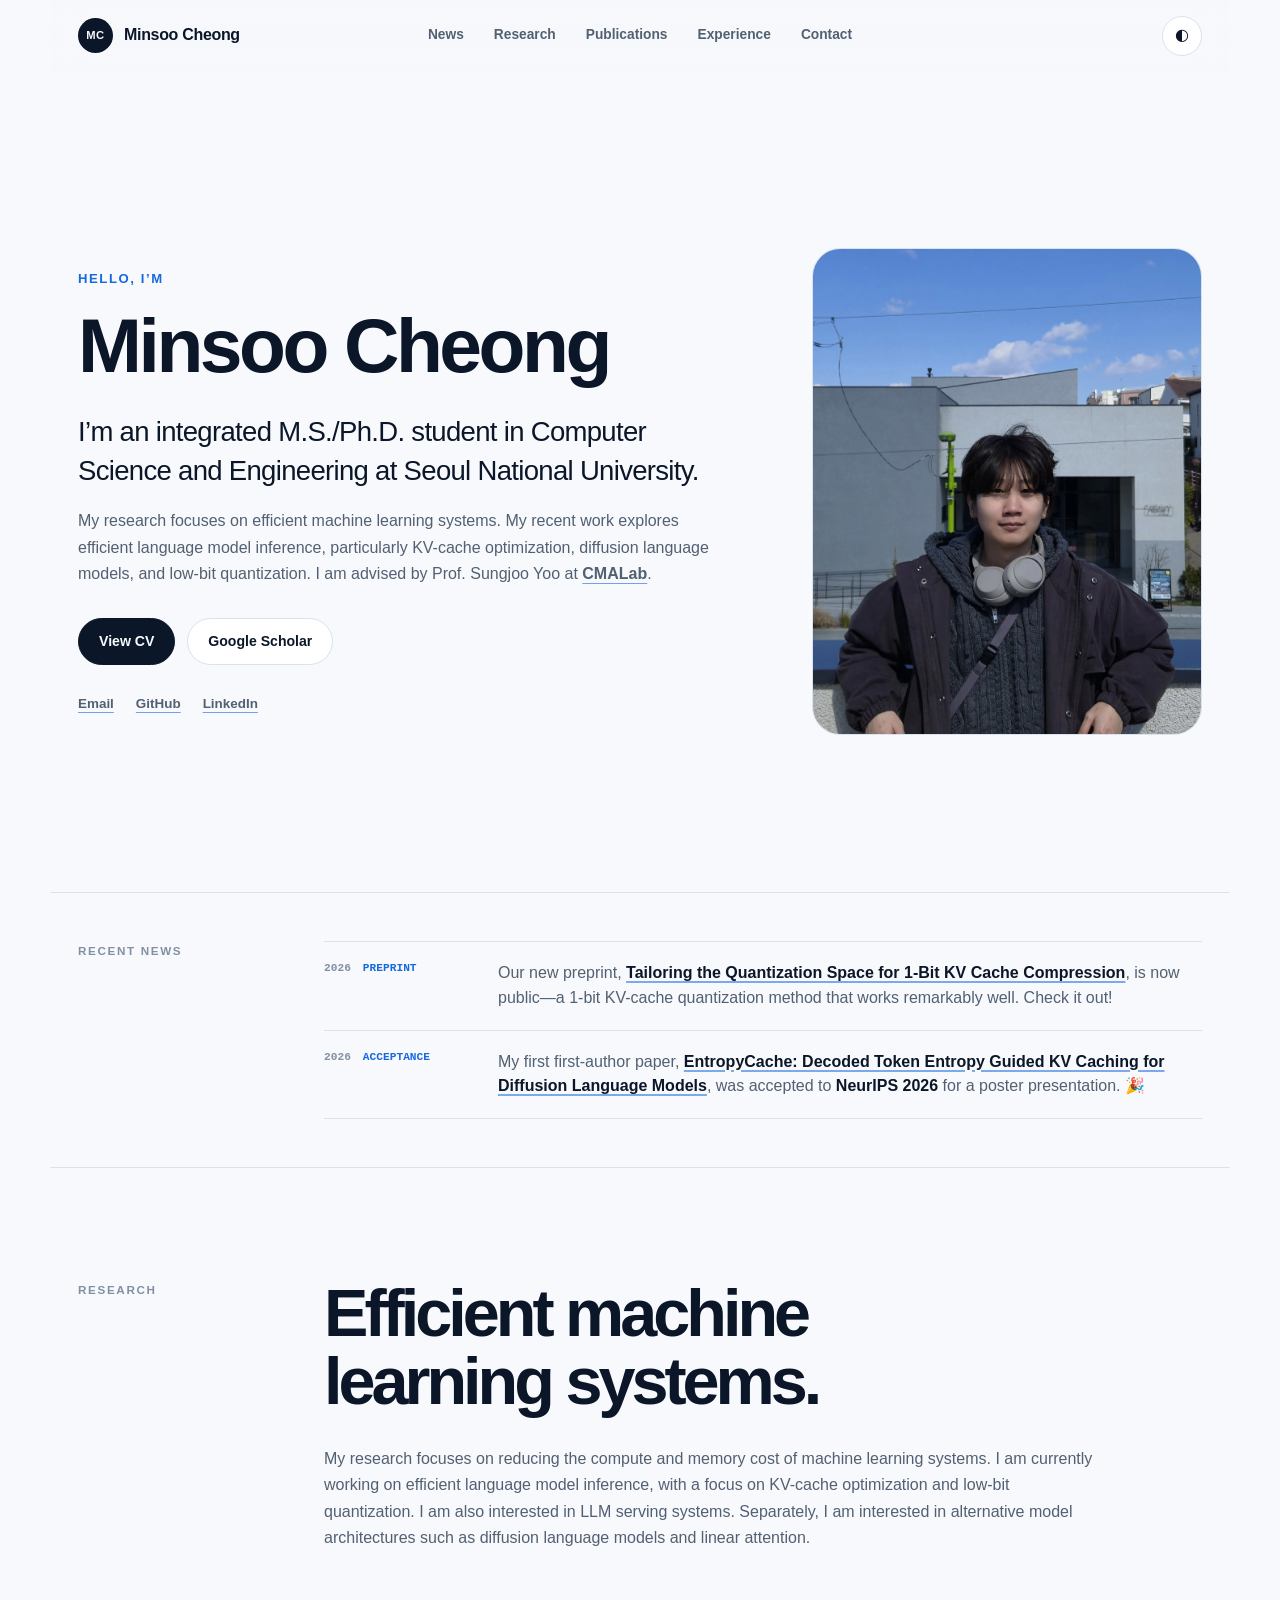
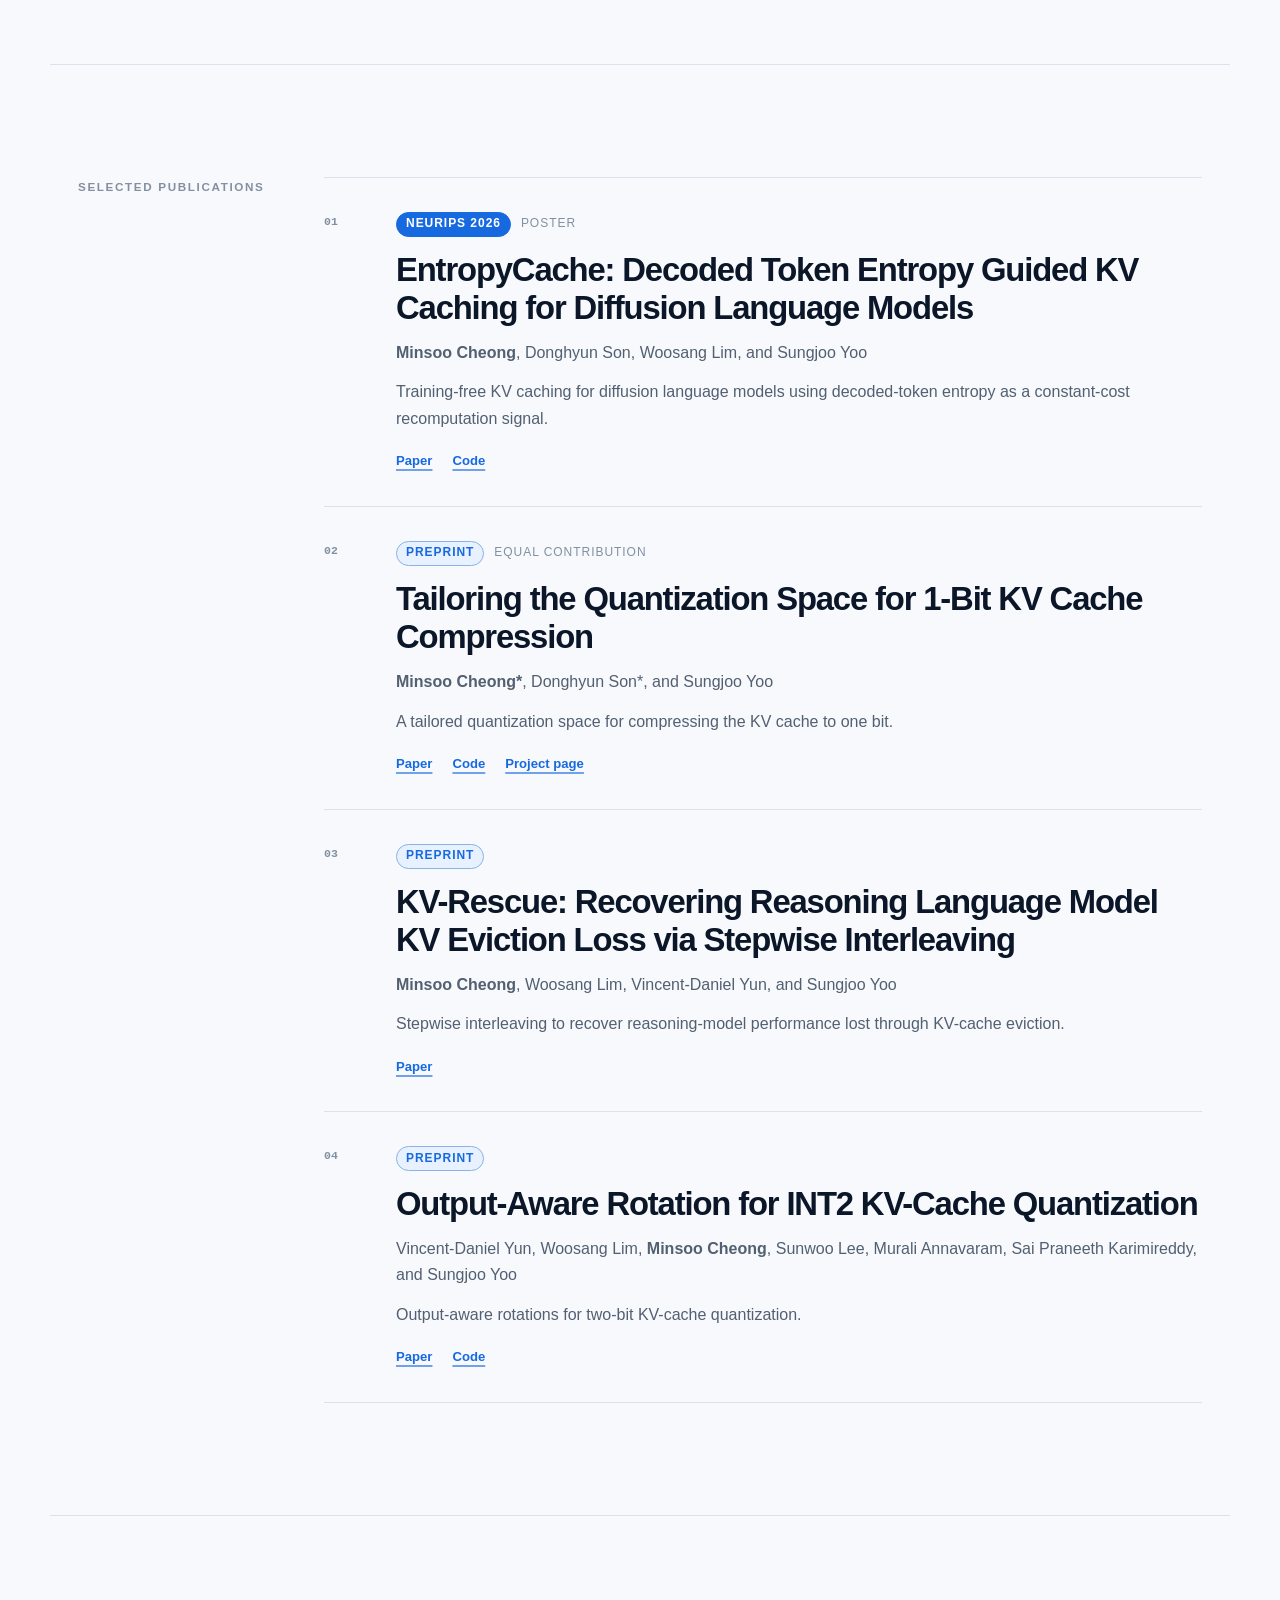
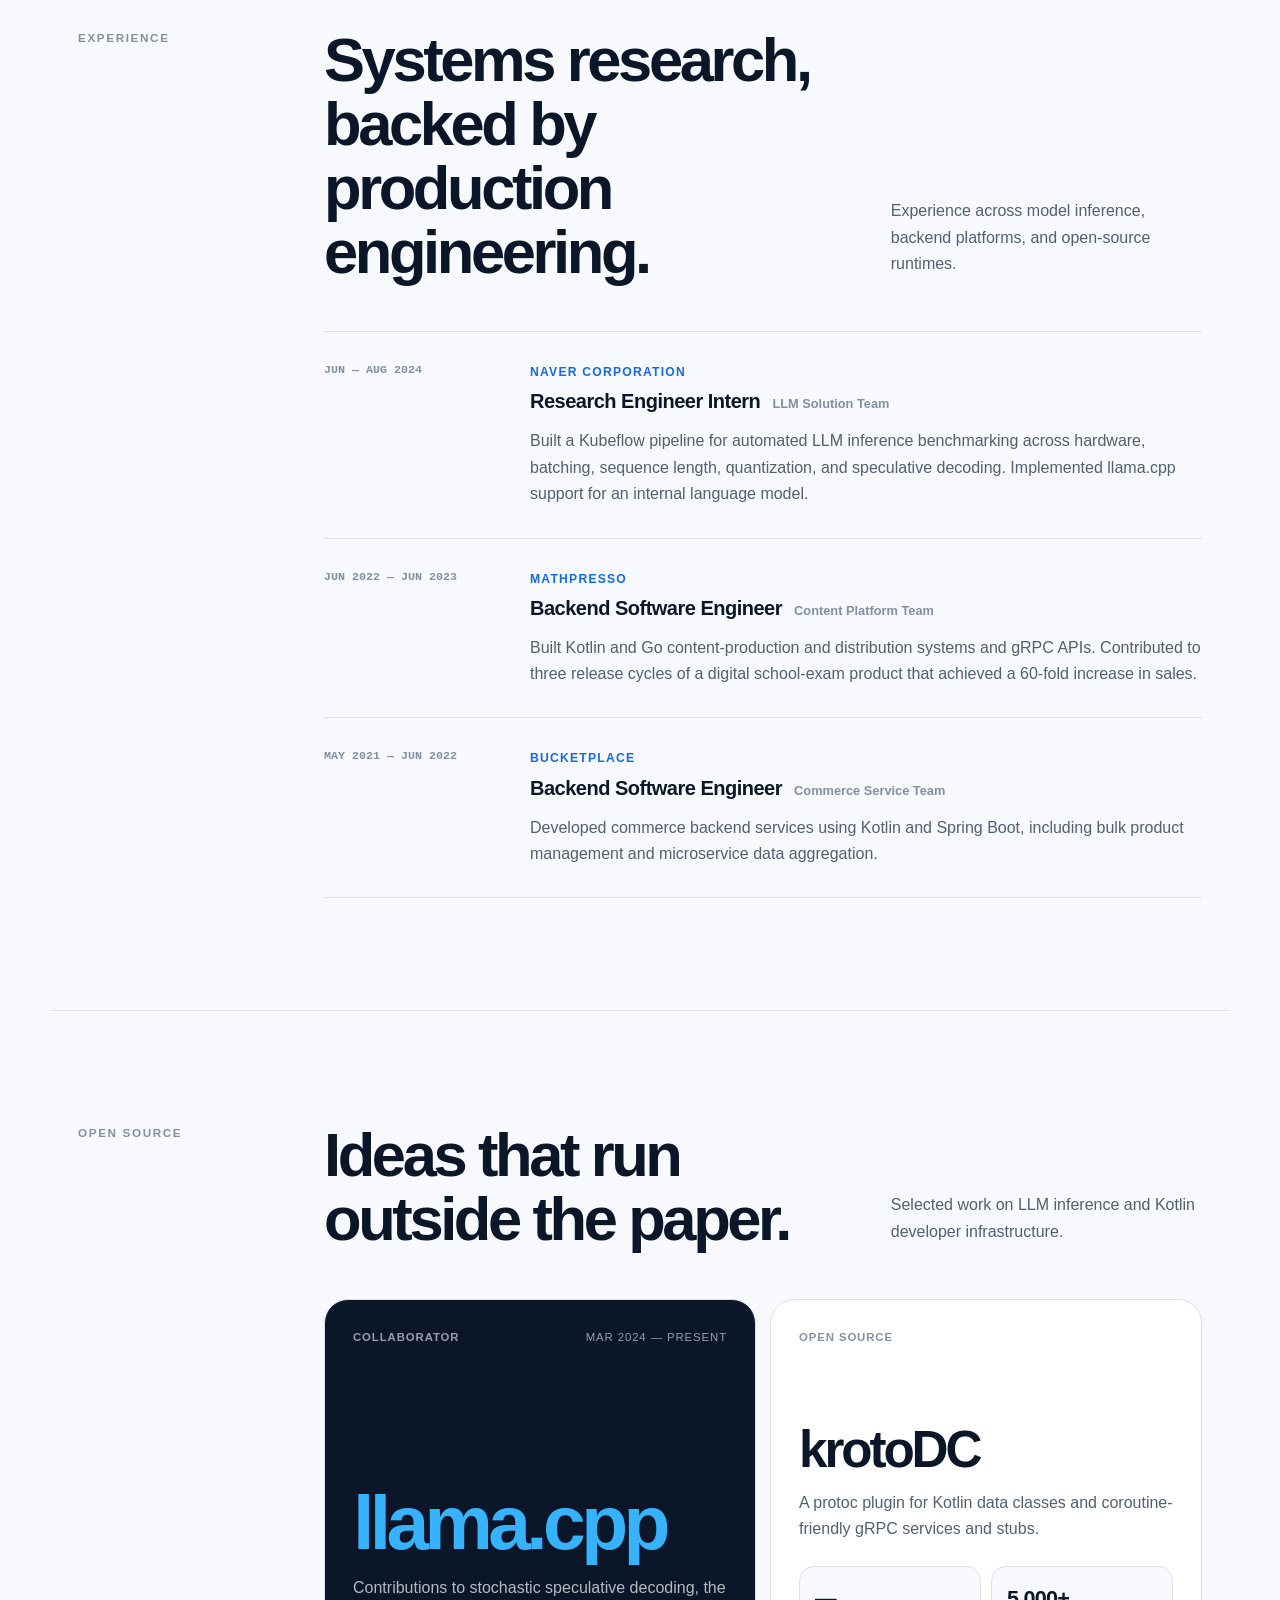
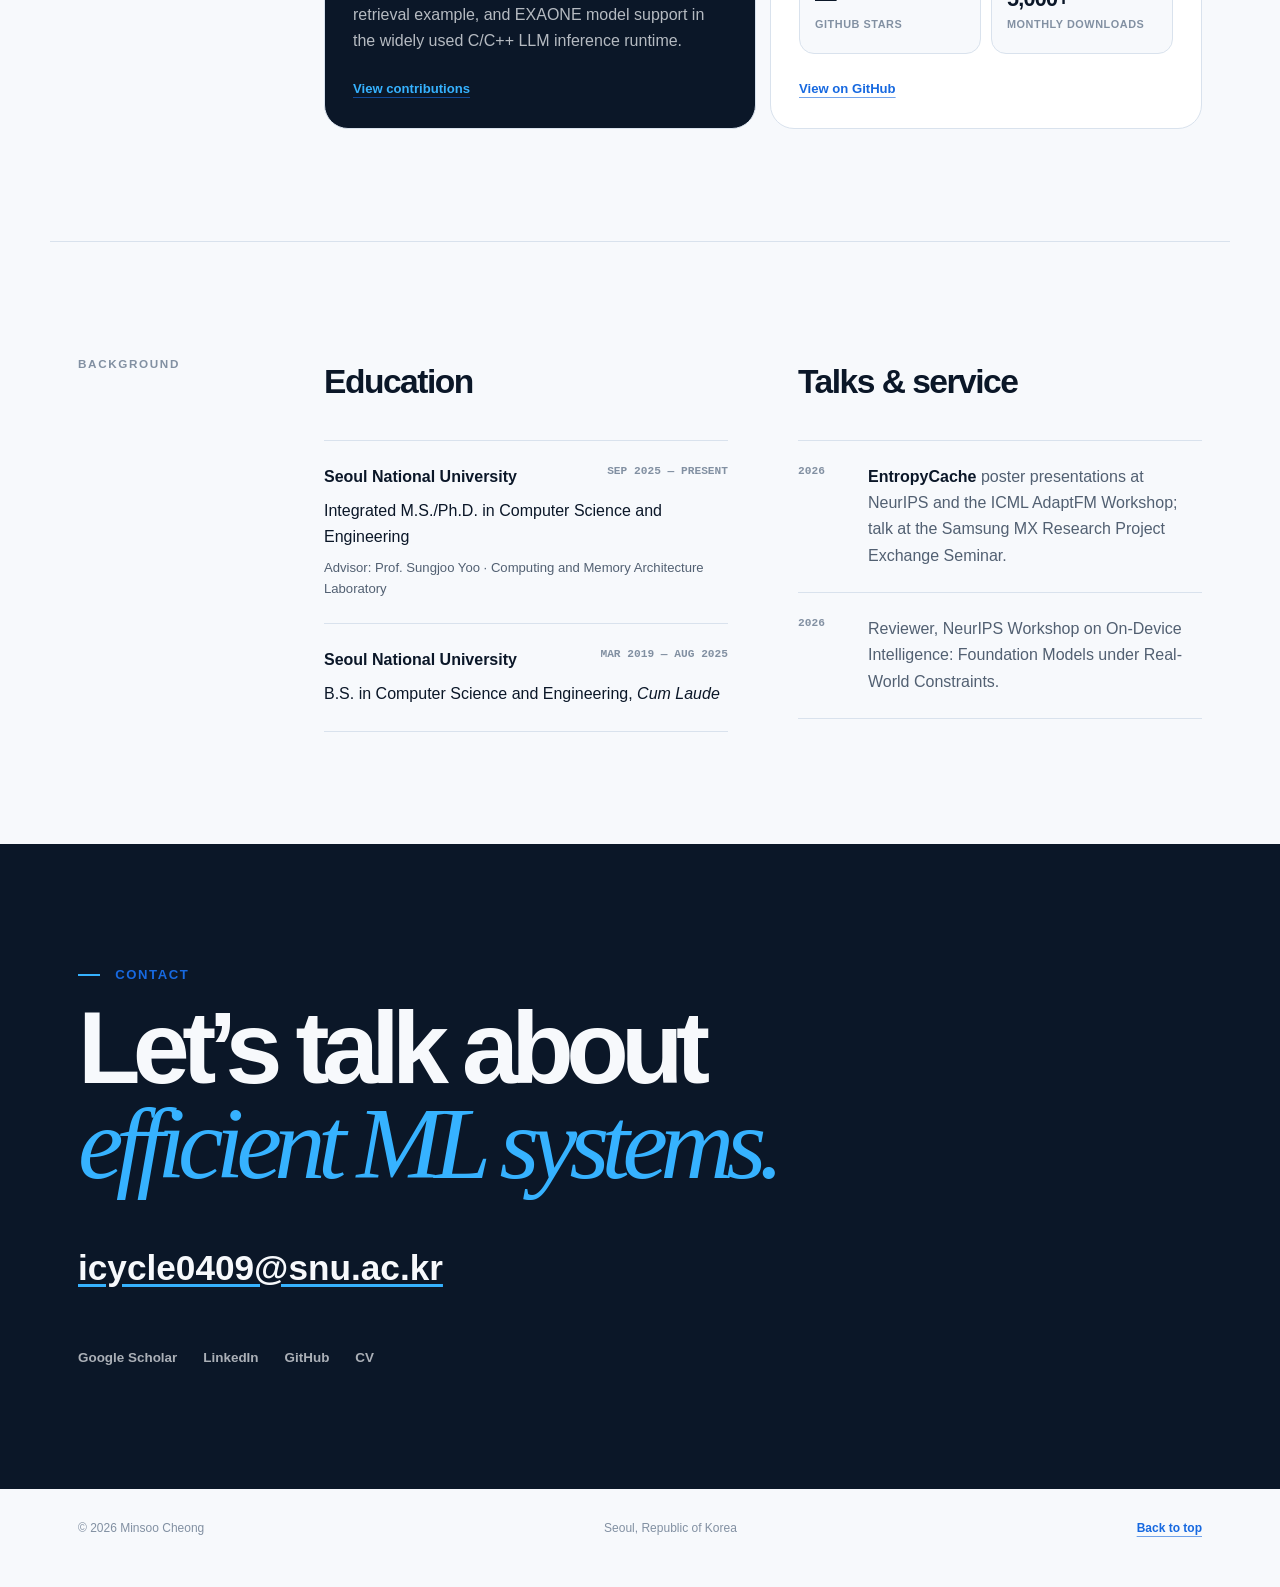
==== commit 404800ac: "Add TaSQ project links" ====
--- a/index.html
+++ b/index.html
@@ -98,7 +98,7 @@
           <h2 class="sr-only" id="news-title">Recent news</h2>
           <article class="news-item">
             <div class="news-meta"><time datetime="2026">2026</time><span>Preprint</span></div>
-            <p>Our new preprint, <a href="https://openreview.net/forum?id=lWUM9JOGww"><strong>Tailoring the Quantization Space for 1-Bit KV Cache Compression</strong></a>, is now public—a 1-bit KV-cache quantization method that works remarkably well. Check it out!</p>
+            <p>Our new preprint, <a href="https://dhdroid.github.io/TaSQ/"><strong>Tailoring the Quantization Space for 1-Bit KV Cache Compression</strong></a>, is now public—a 1-bit KV-cache quantization method that works remarkably well. Check it out!</p>
           </article>
           <article class="news-item">
             <div class="news-meta"><time datetime="2026">2026</time><span>Acceptance</span></div>
@@ -144,6 +144,8 @@
               <p class="paper-summary">A tailored quantization space for compressing the KV cache to one bit.</p>
               <div class="paper-links">
                 <a href="https://openreview.net/pdf?id=lWUM9JOGww">Paper</a>
+                <a href="https://github.com/mscheong01/TaSQ">Code</a>
+                <a href="https://dhdroid.github.io/TaSQ/">Project page</a>
               </div>
             </div>
           </article>
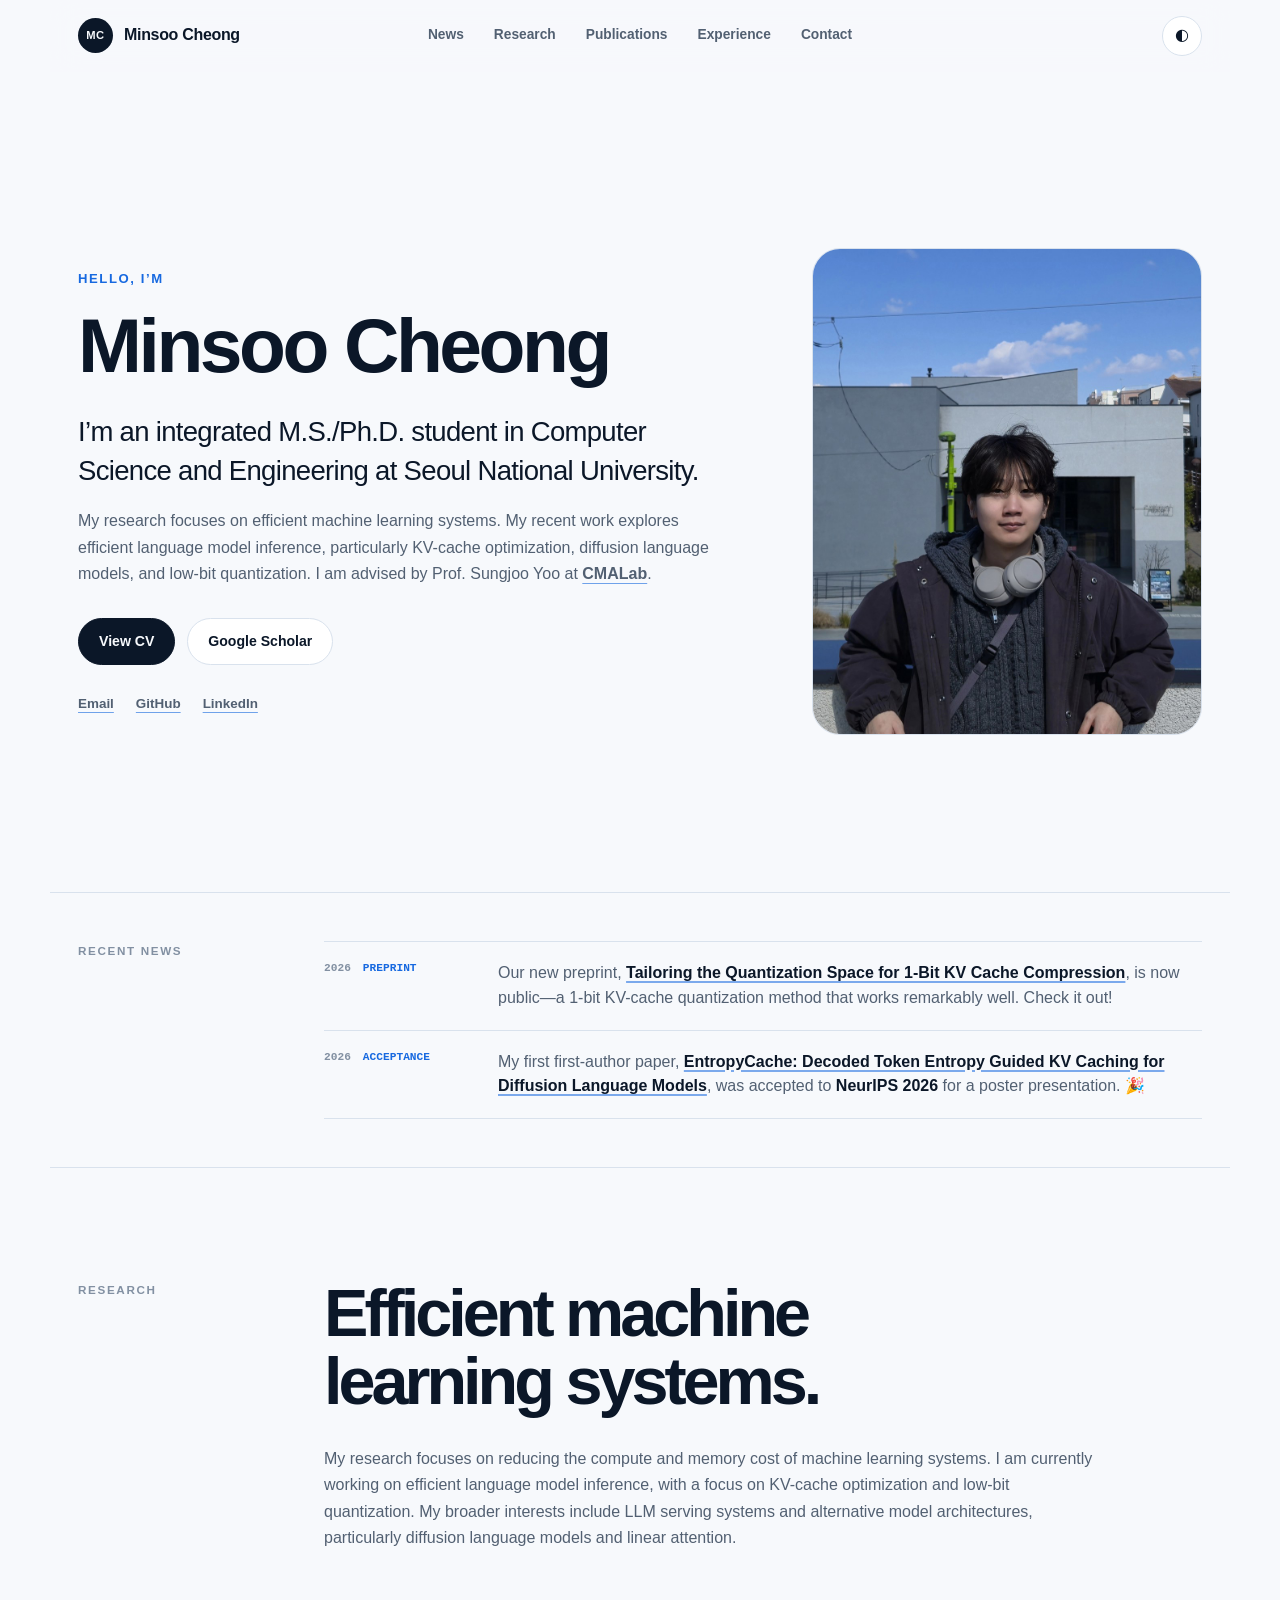
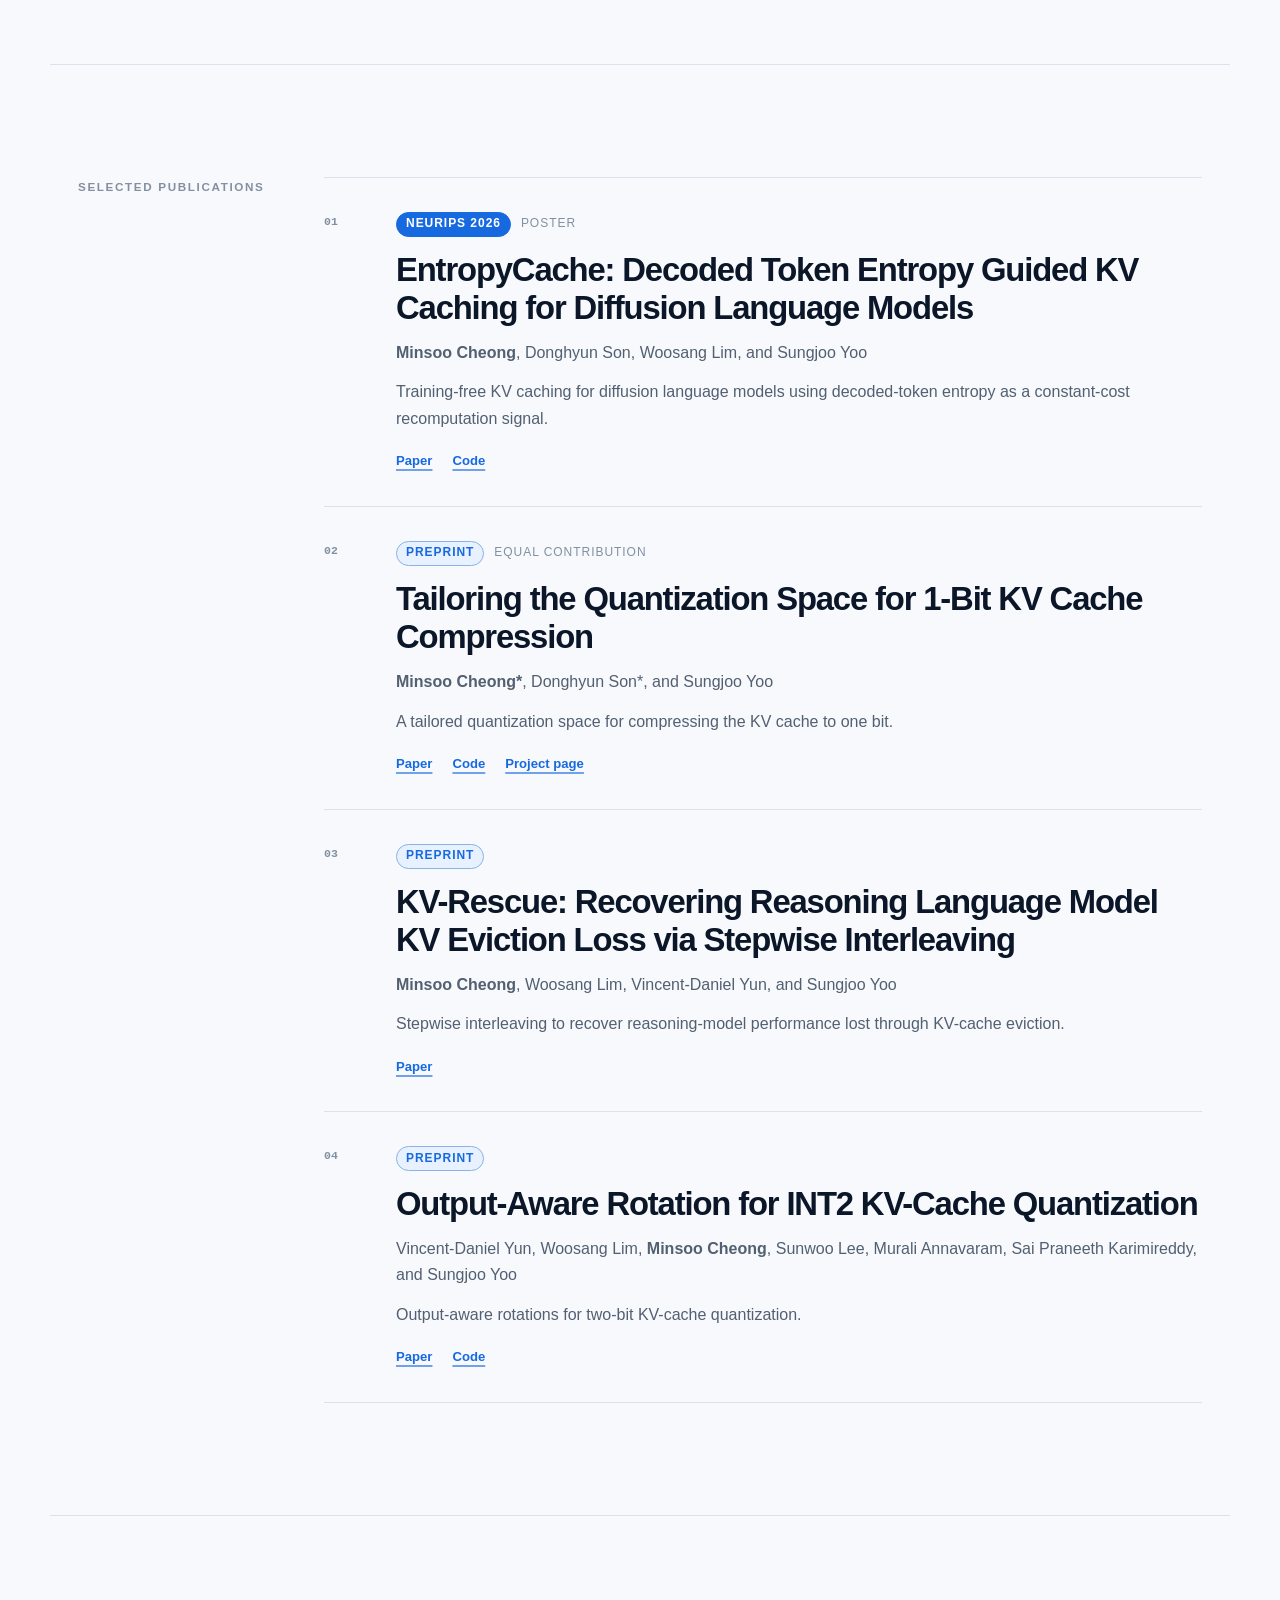
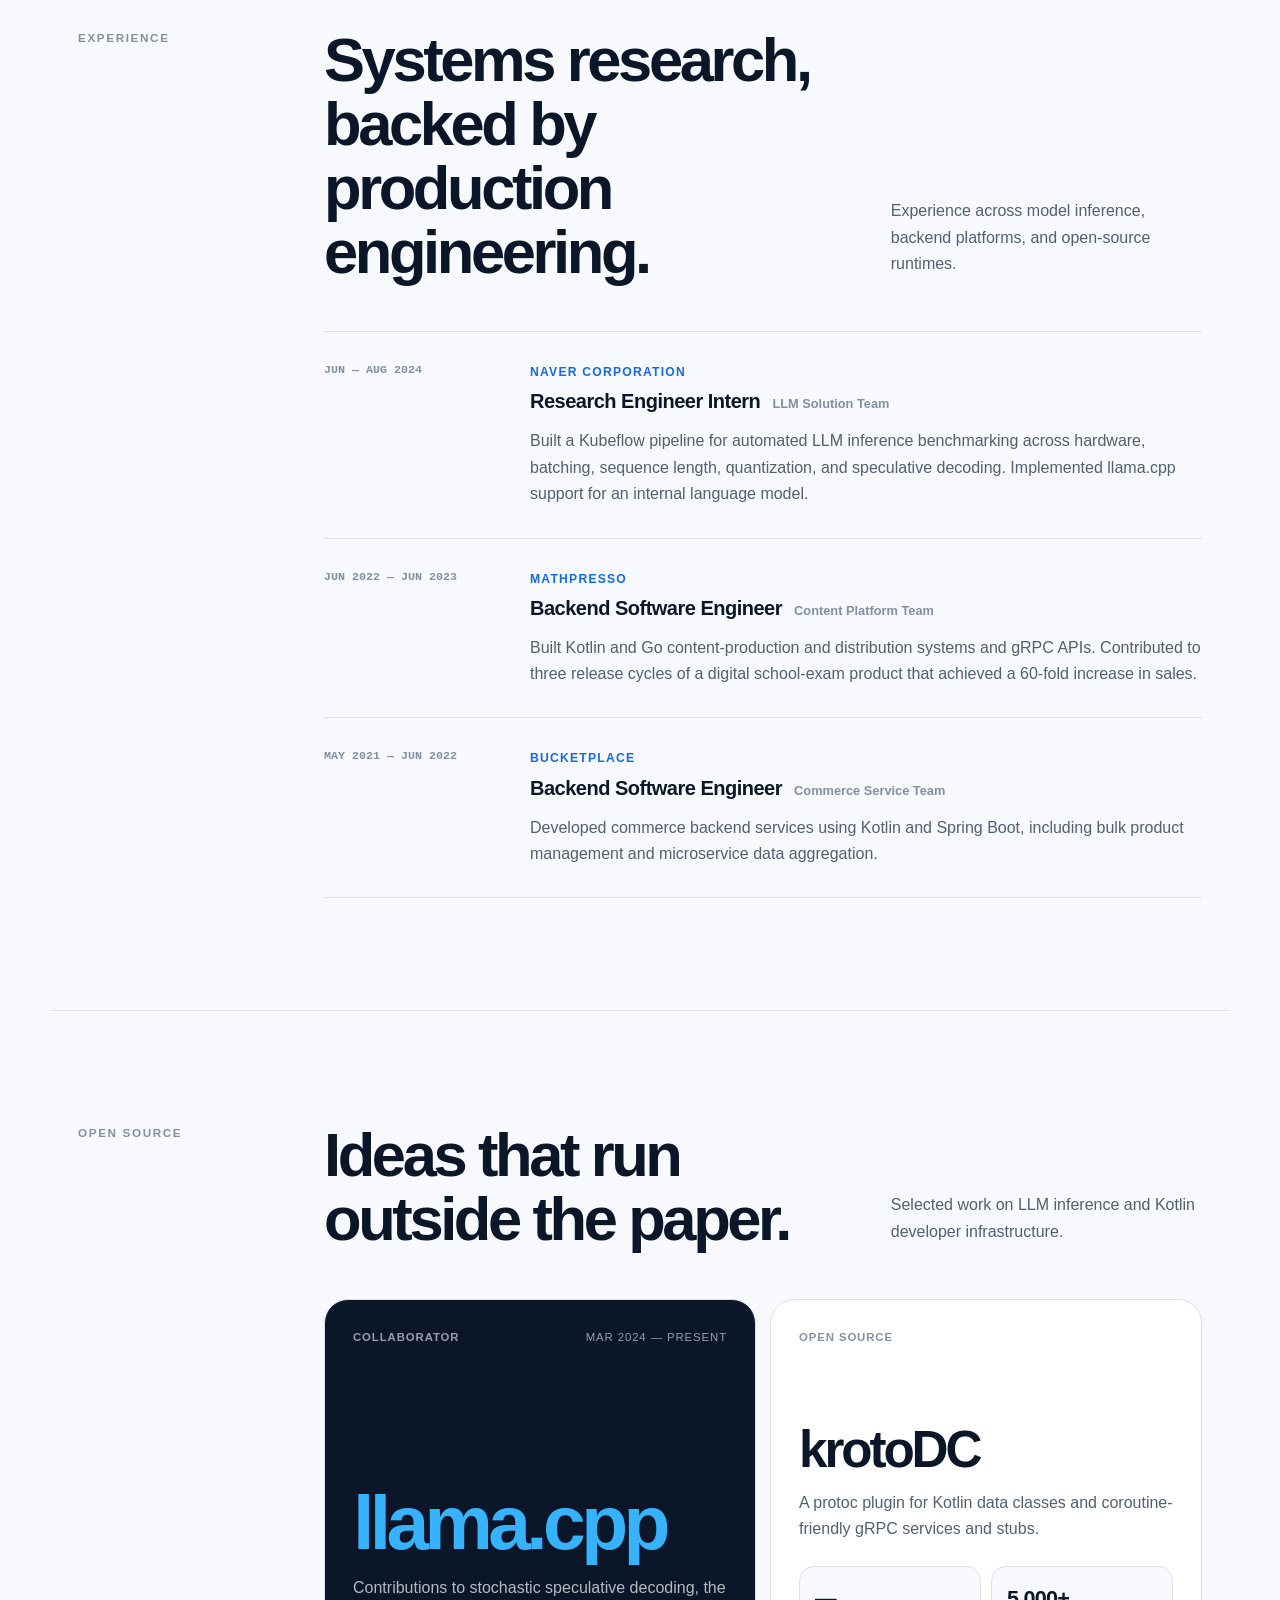
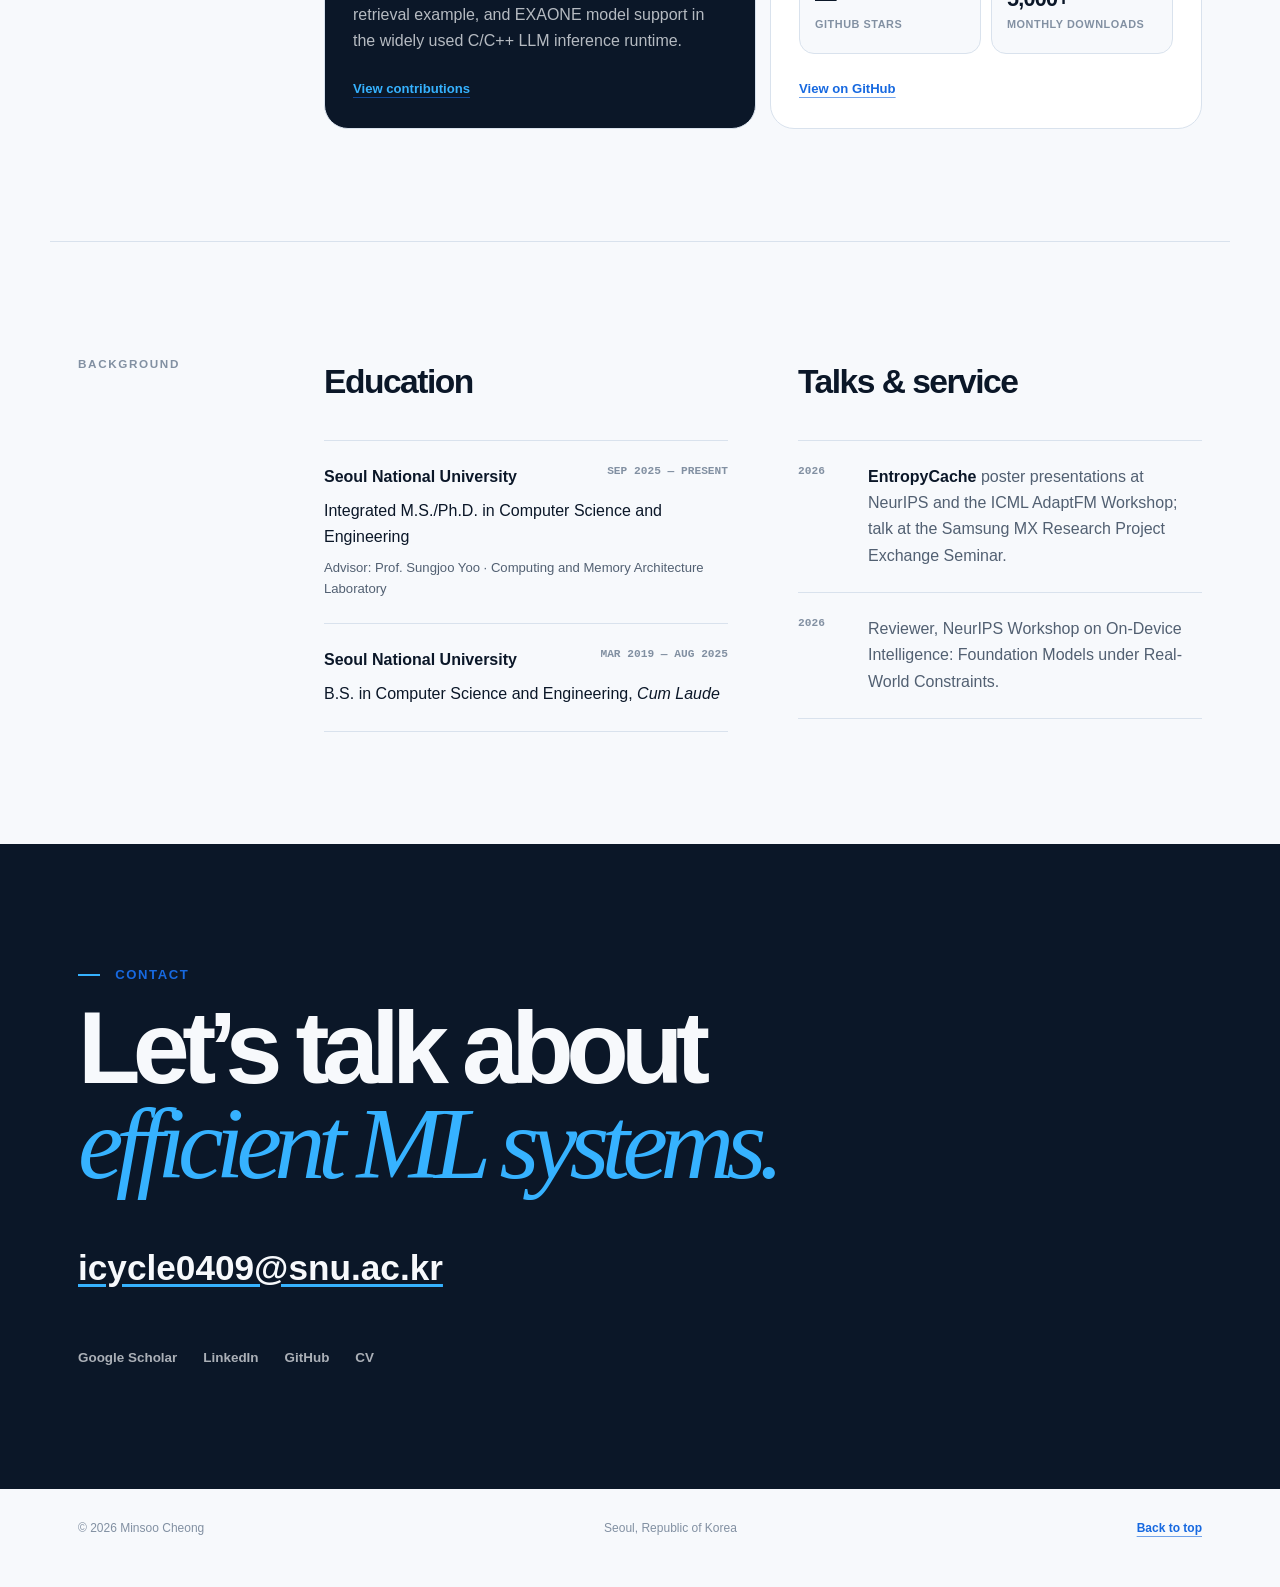
==== commit b94c5ad6: "Smooth research interests copy" ====
--- a/index.html
+++ b/index.html
@@ -112,7 +112,7 @@
         <div class="section-body split-intro reveal">
           <h2 id="research-title">Efficient machine learning systems.</h2>
           <p>
-            My research focuses on reducing the compute and memory cost of machine learning systems. I am currently working on efficient language model inference, with a focus on KV-cache optimization and low-bit quantization. I am also interested in LLM serving systems. Separately, I am interested in alternative model architectures such as diffusion language models and linear attention.
+            My research focuses on reducing the compute and memory cost of machine learning systems. I am currently working on efficient language model inference, with a focus on KV-cache optimization and low-bit quantization. My broader interests include LLM serving systems and alternative model architectures, particularly diffusion language models and linear attention.
           </p>
         </div>
       </section>
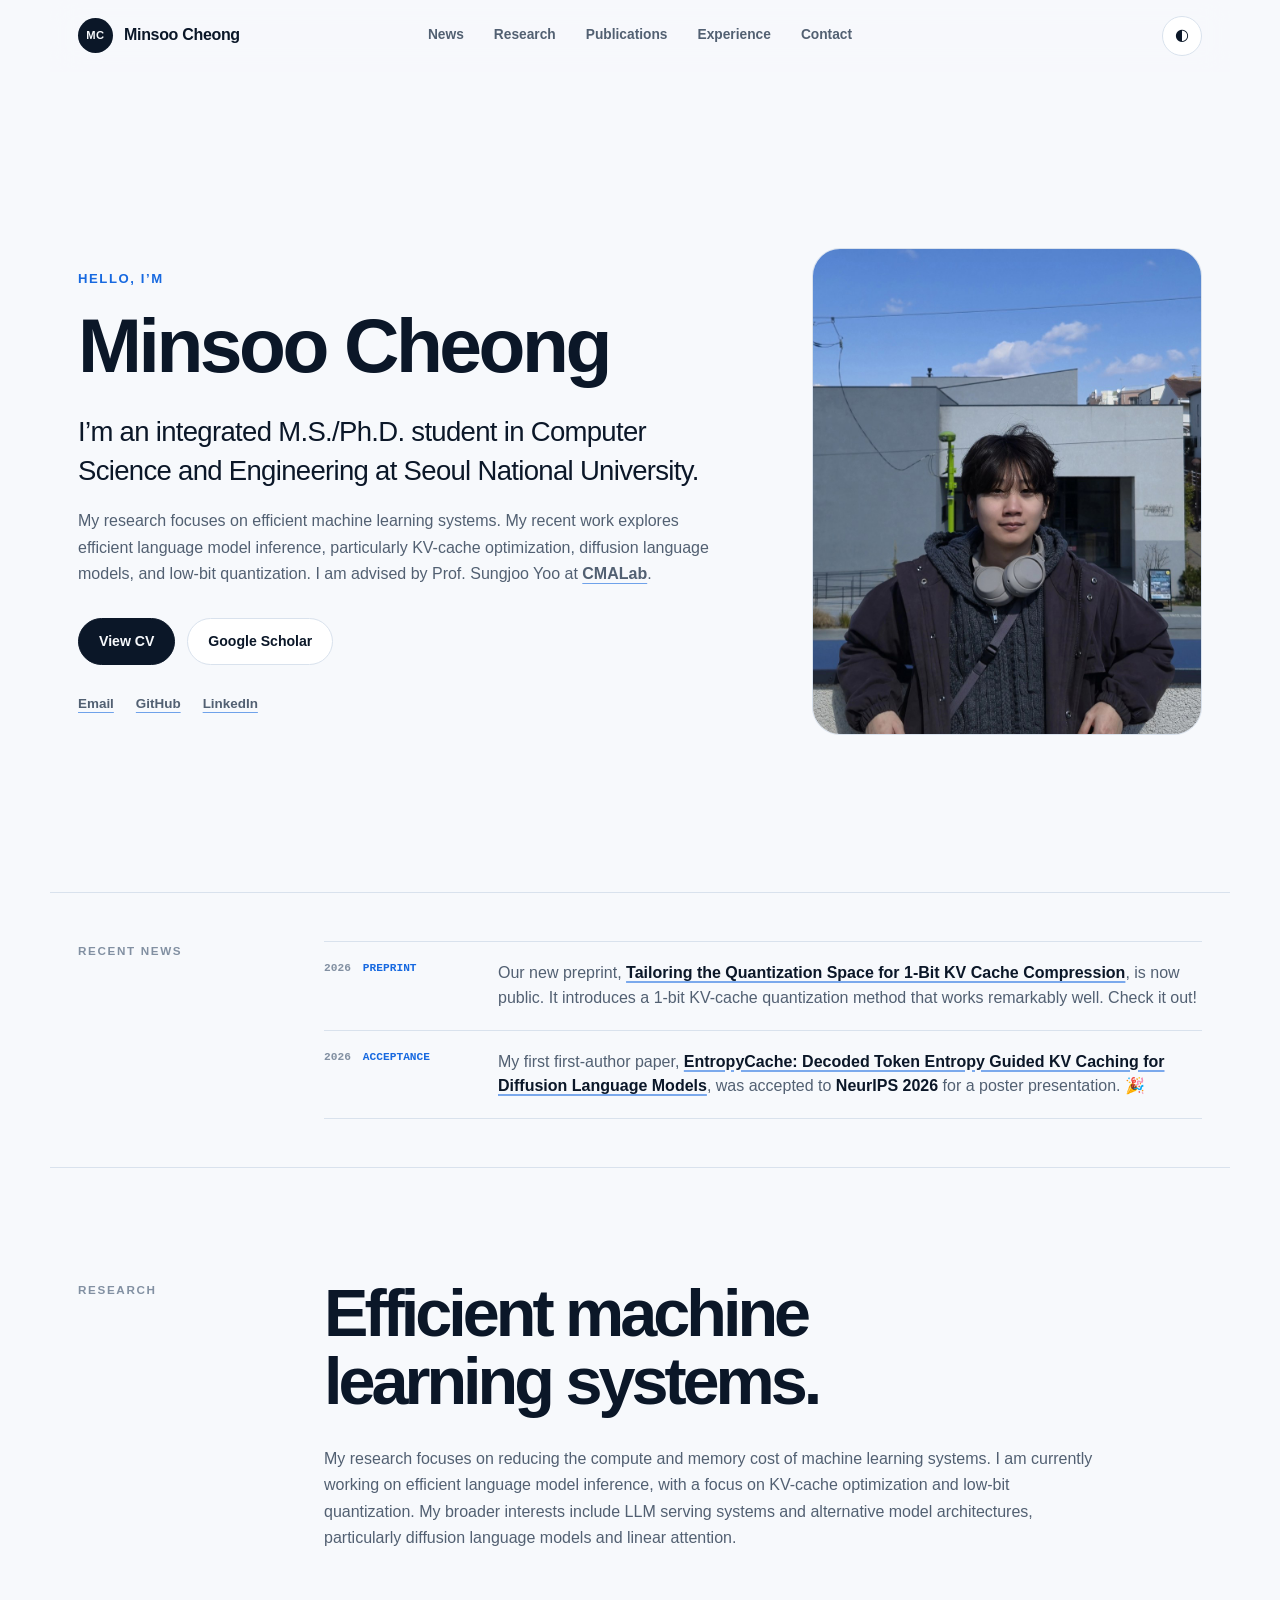
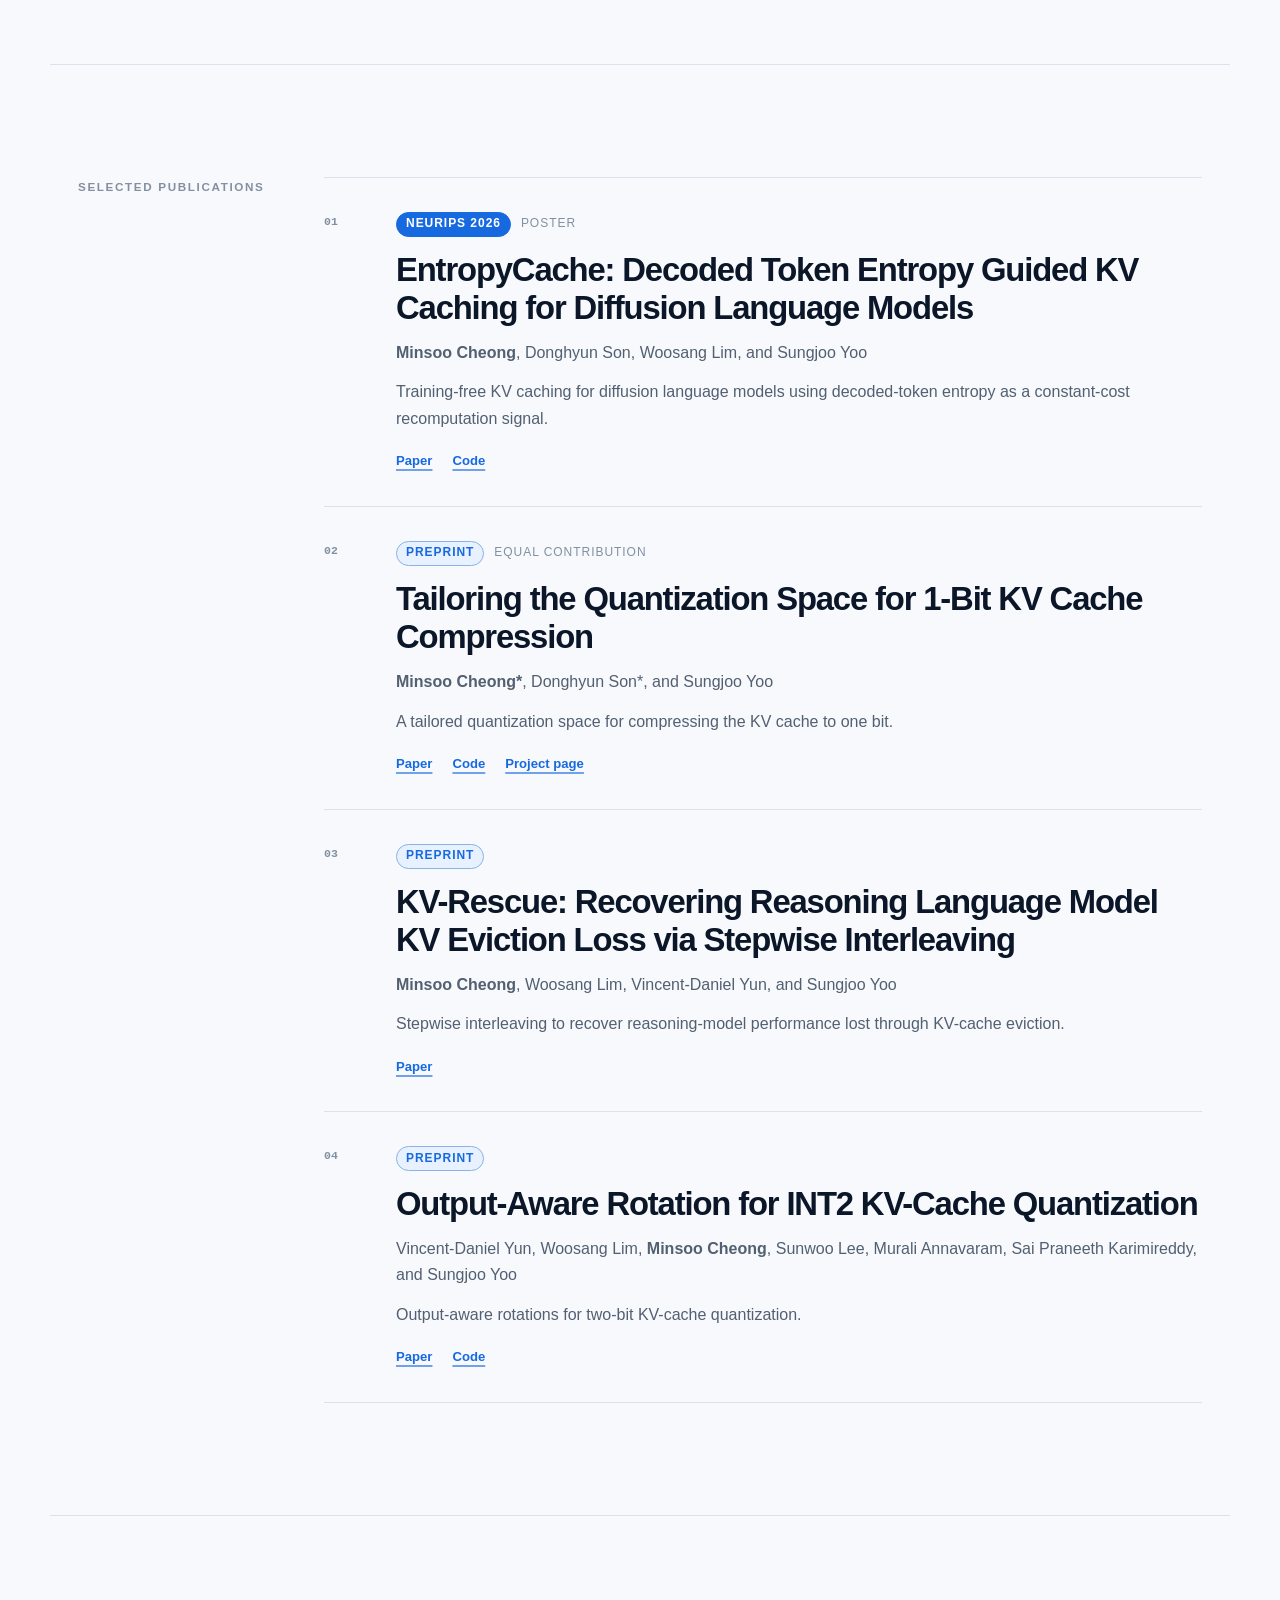
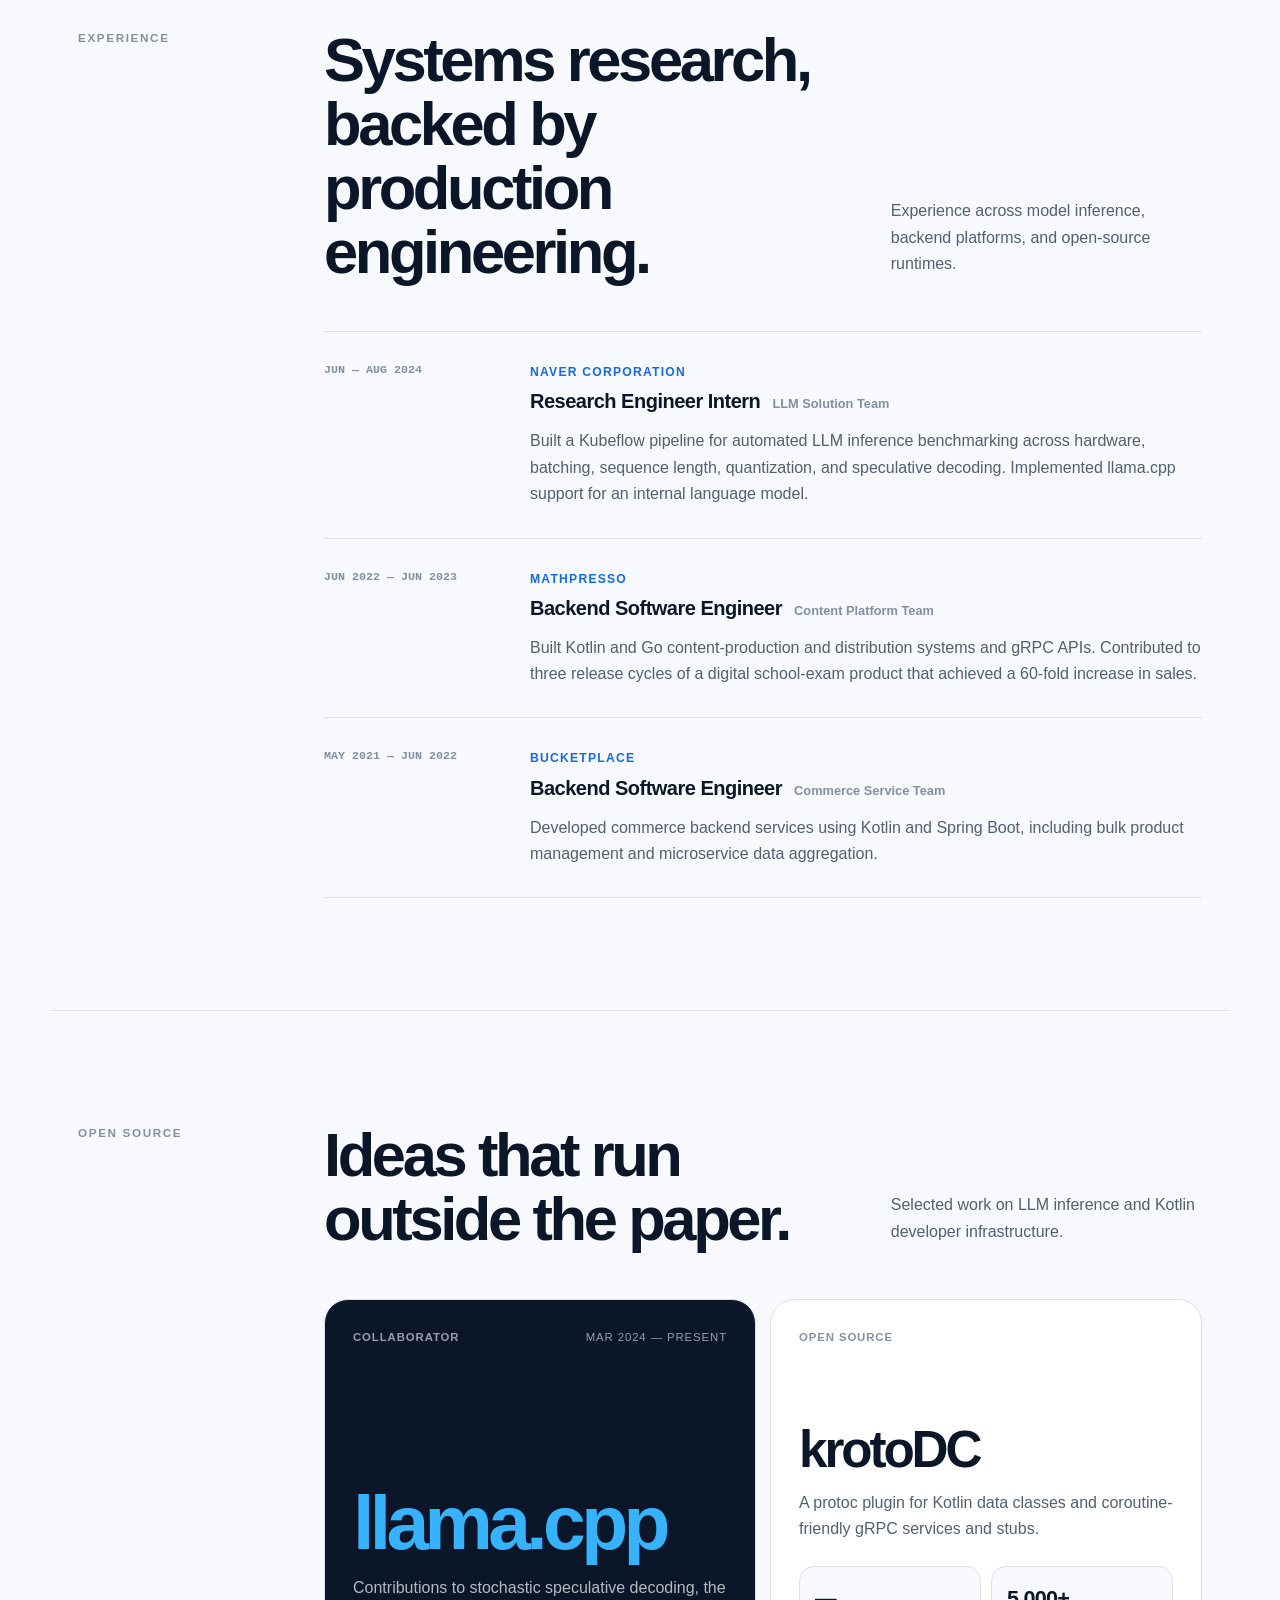
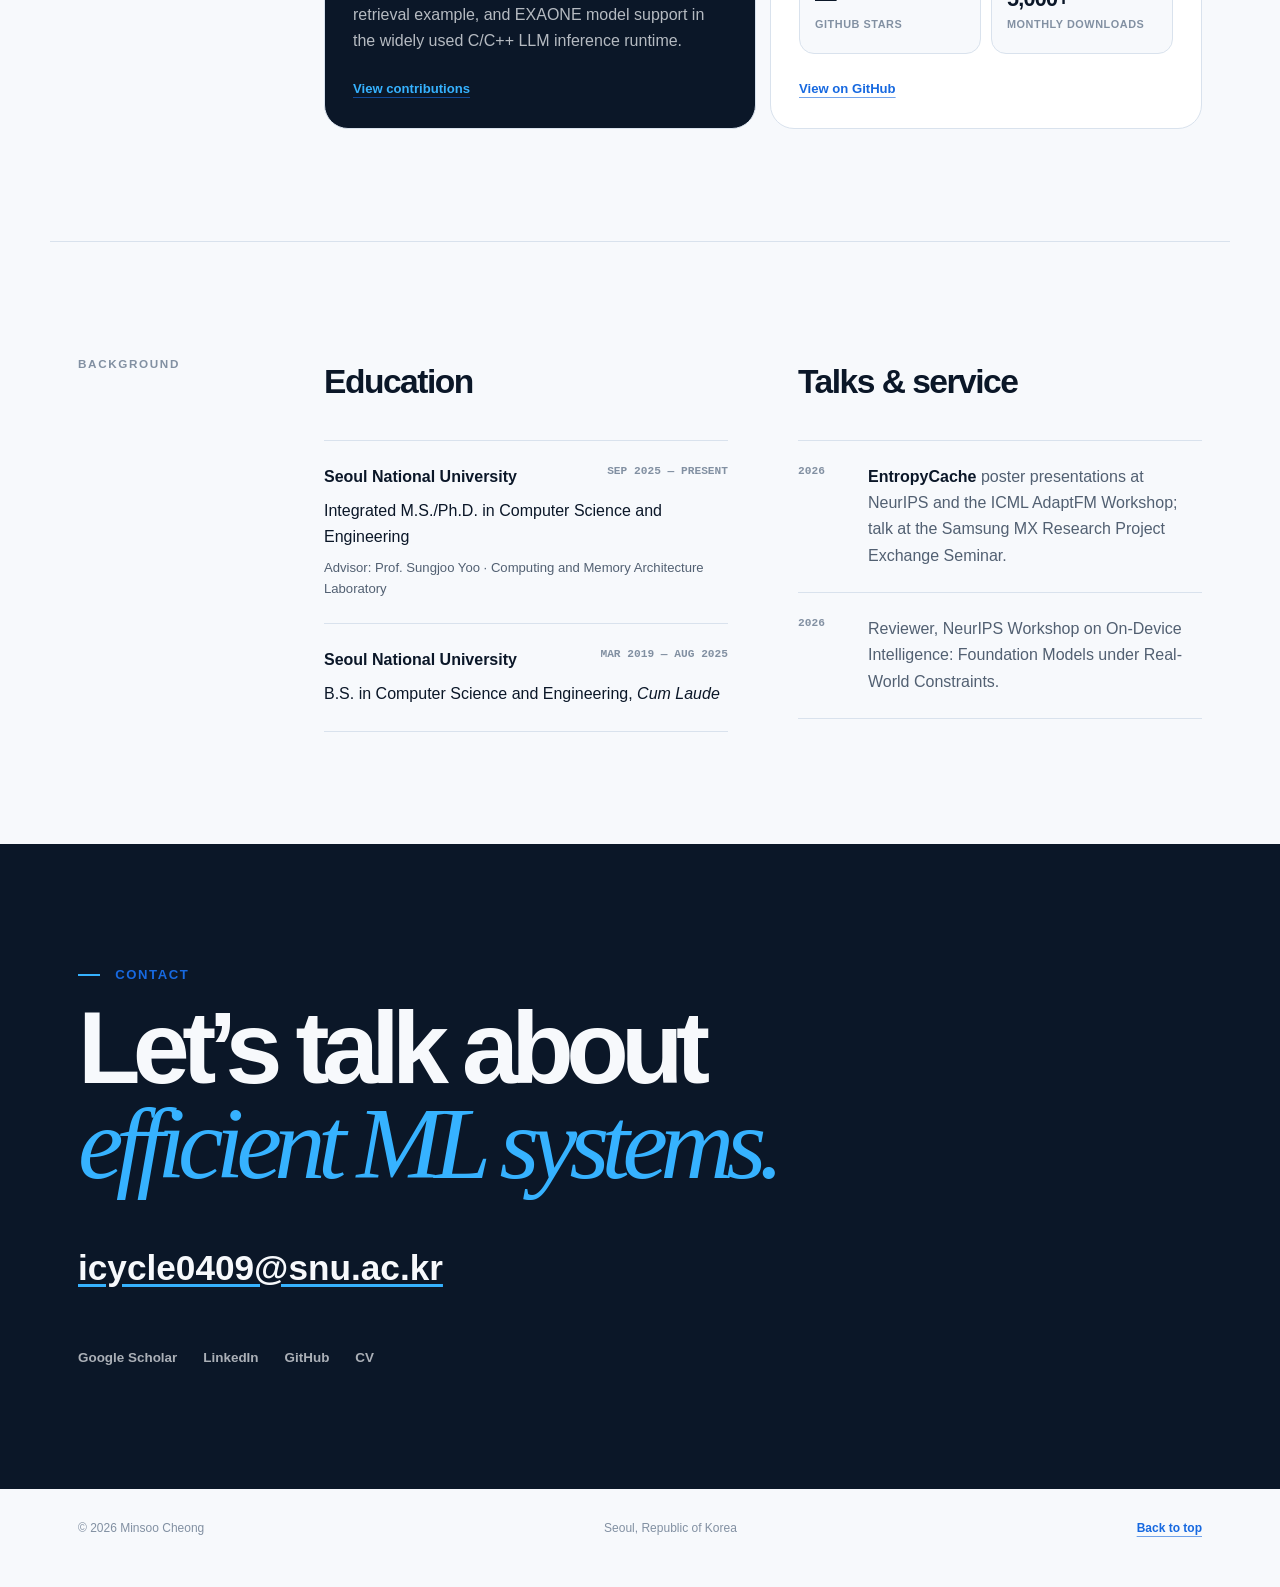
==== commit adc9dca1: "Simplify TaSQ news copy" ====
--- a/index.html
+++ b/index.html
@@ -98,7 +98,7 @@
           <h2 class="sr-only" id="news-title">Recent news</h2>
           <article class="news-item">
             <div class="news-meta"><time datetime="2026">2026</time><span>Preprint</span></div>
-            <p>Our new preprint, <a href="https://dhdroid.github.io/TaSQ/"><strong>Tailoring the Quantization Space for 1-Bit KV Cache Compression</strong></a>, is now public—a 1-bit KV-cache quantization method that works remarkably well. Check it out!</p>
+            <p>Our new preprint, <a href="https://dhdroid.github.io/TaSQ/"><strong>Tailoring the Quantization Space for 1-Bit KV Cache Compression</strong></a>, is now public. It introduces a 1-bit KV-cache quantization method that works remarkably well. Check it out!</p>
           </article>
           <article class="news-item">
             <div class="news-meta"><time datetime="2026">2026</time><span>Acceptance</span></div>
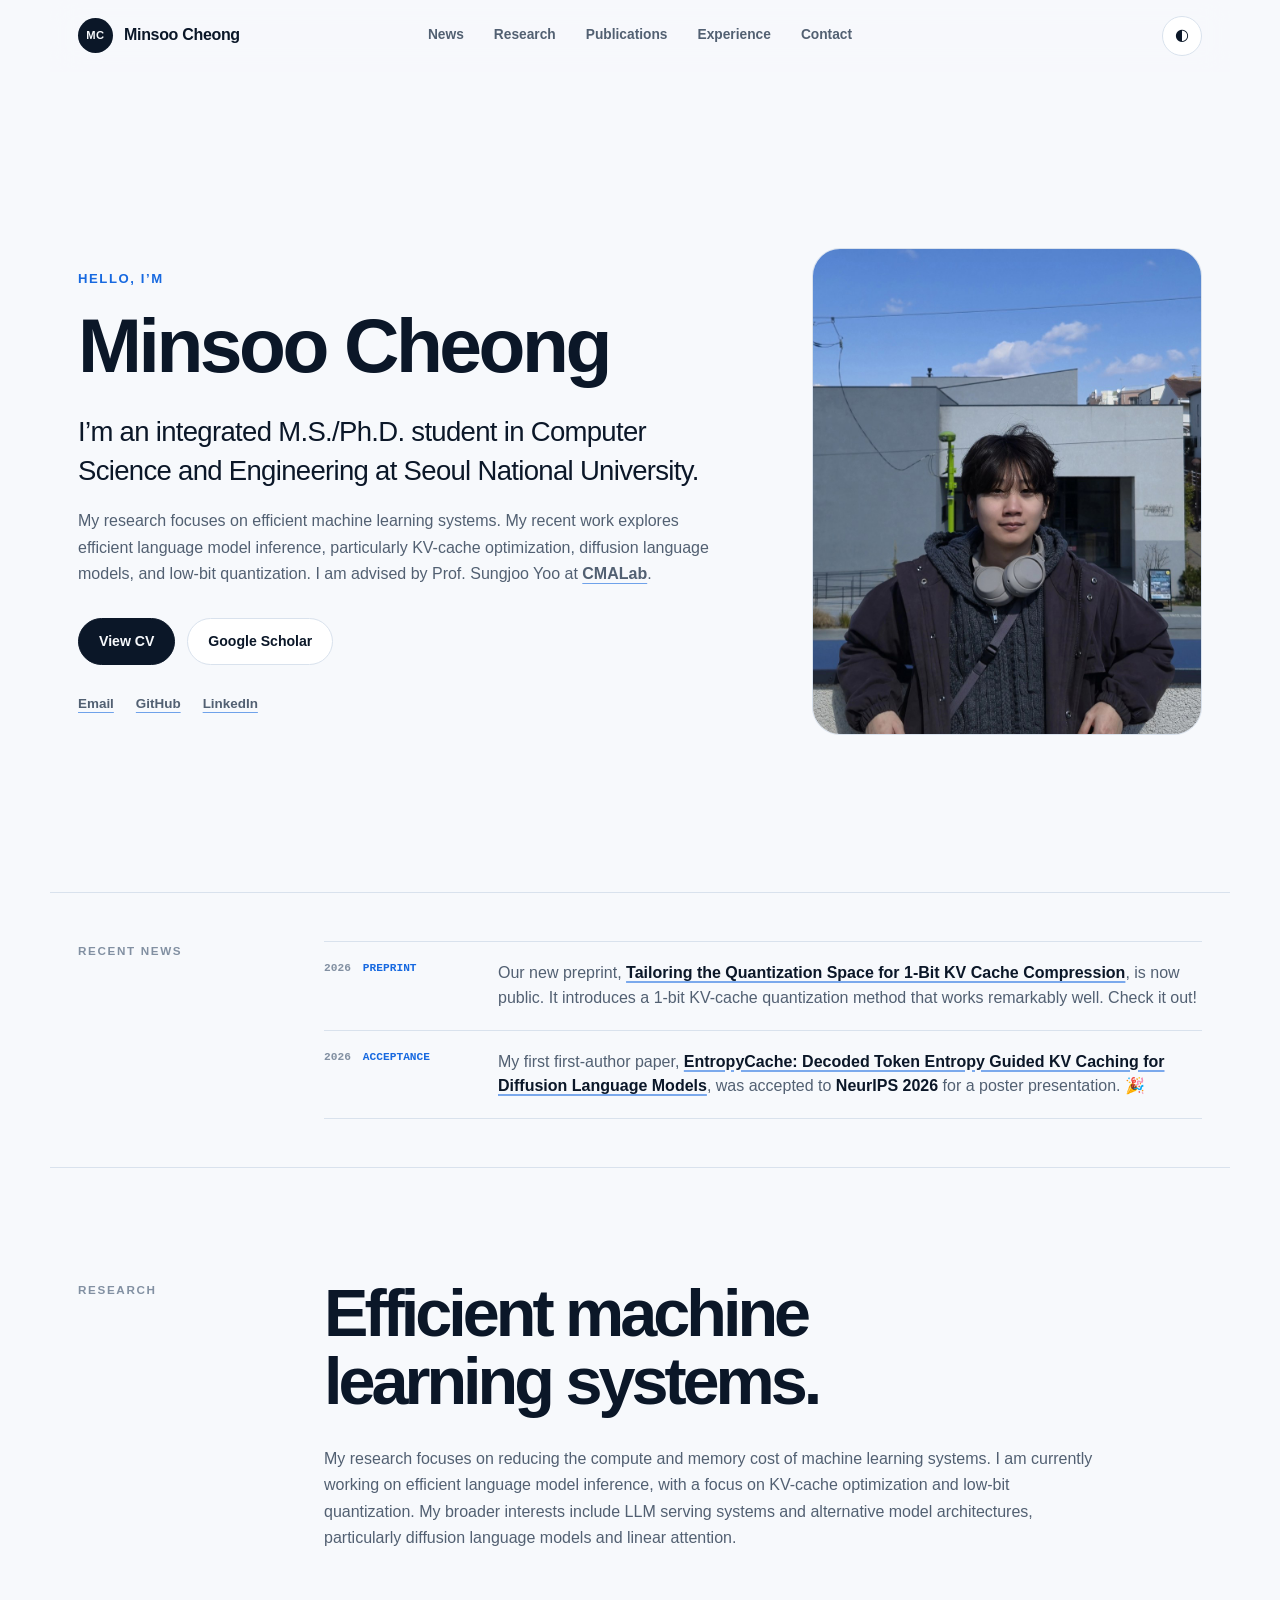
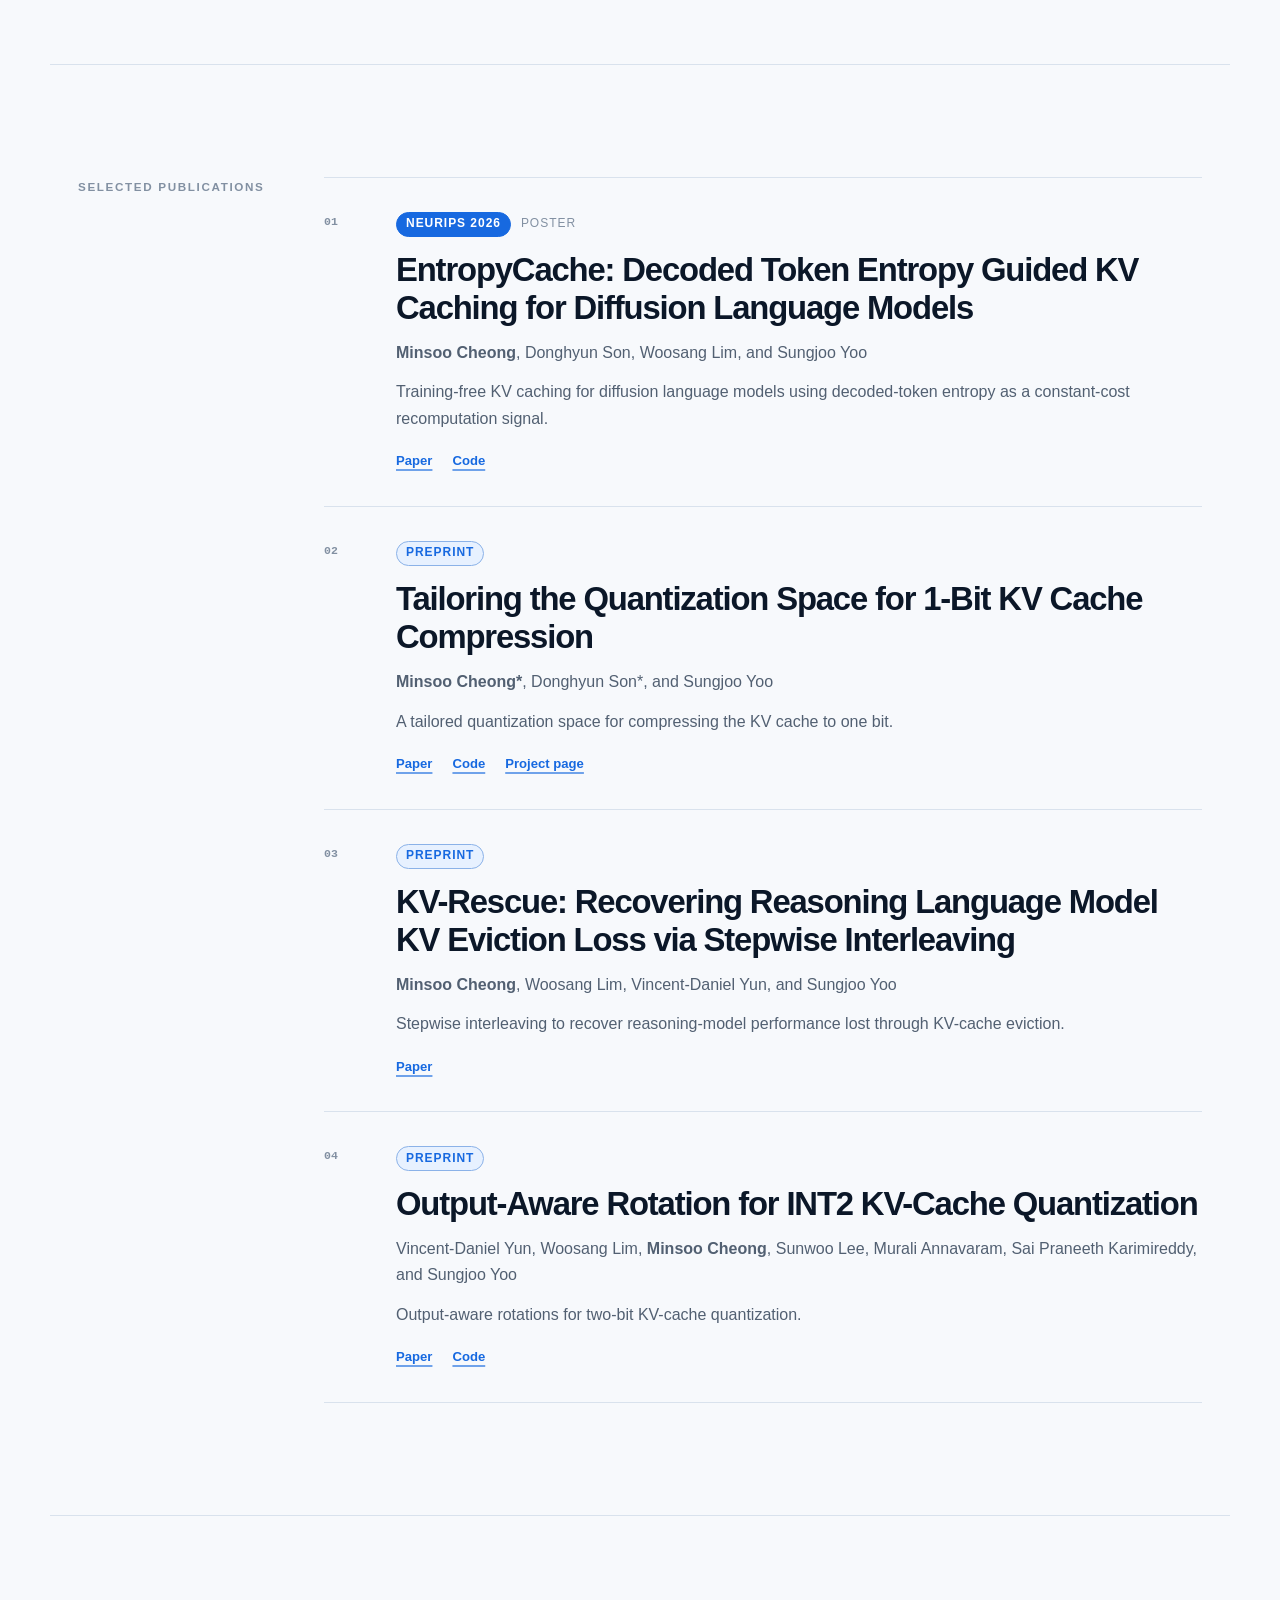
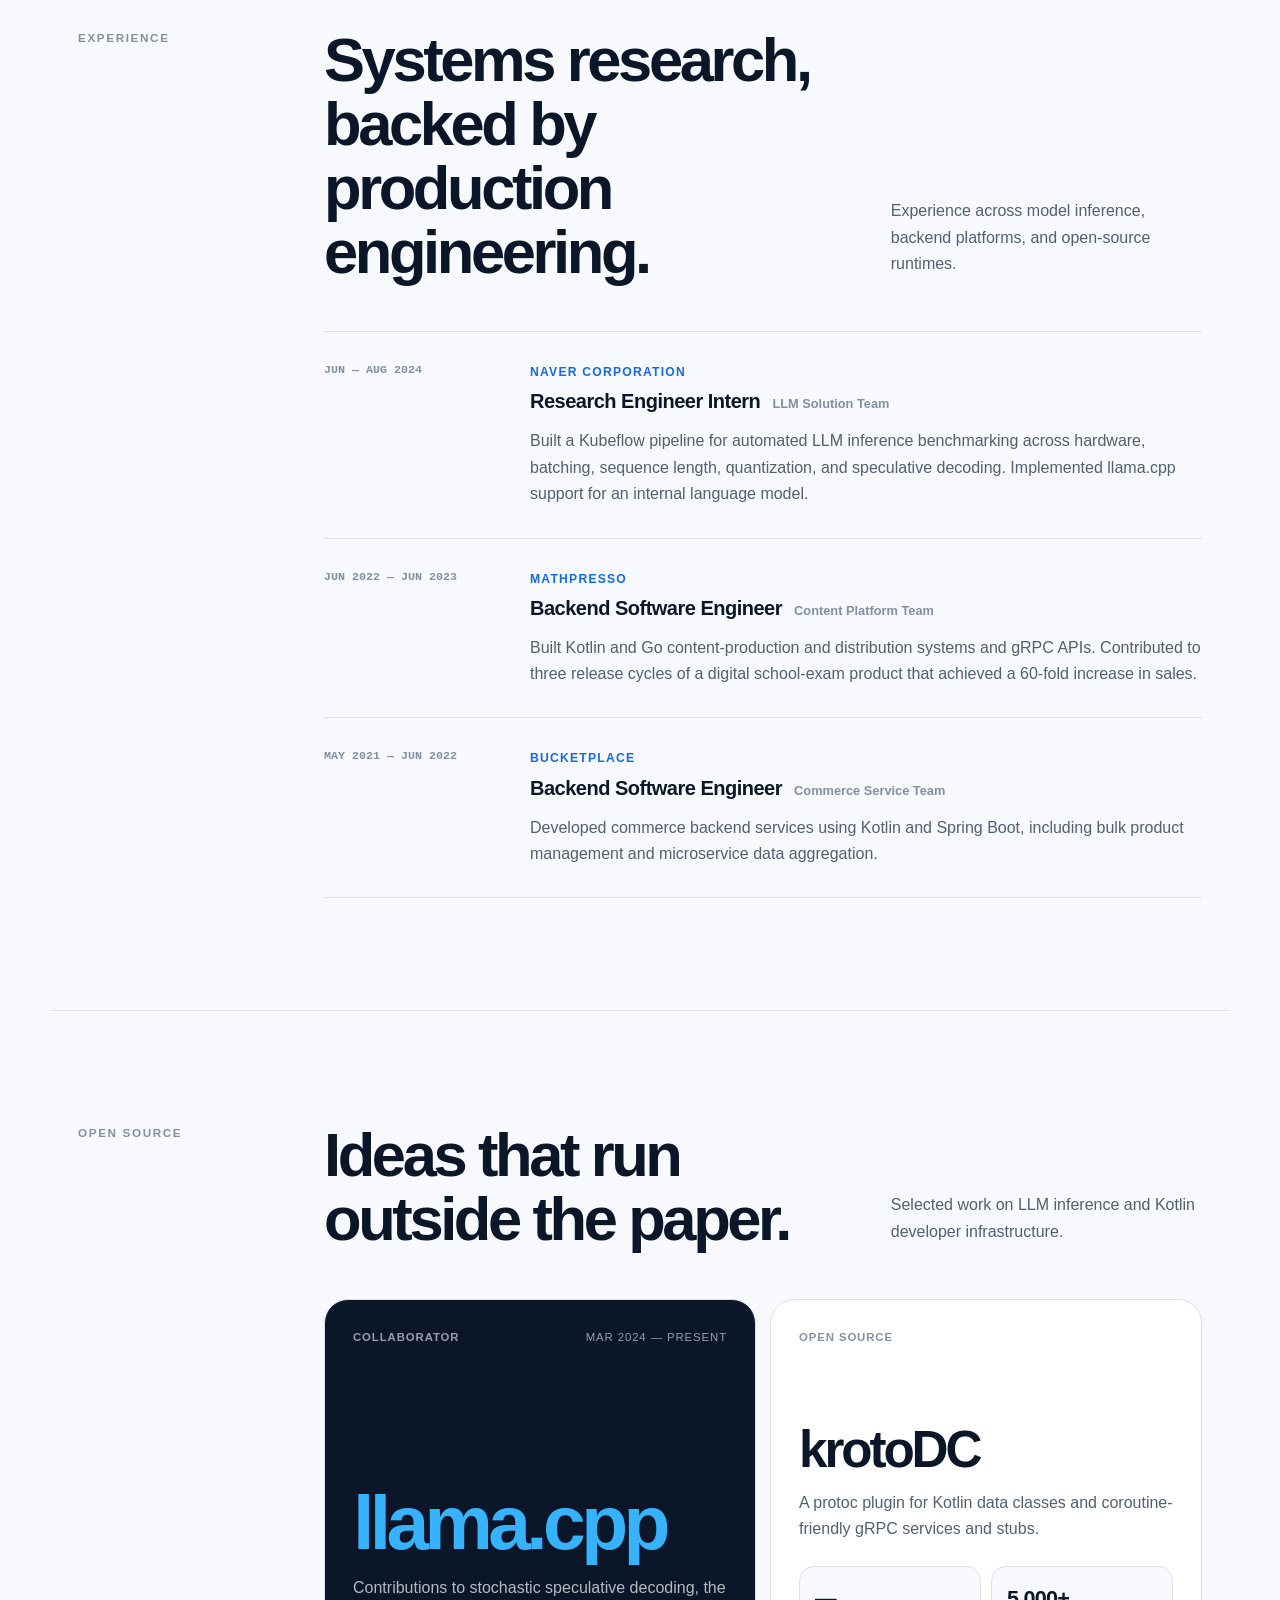
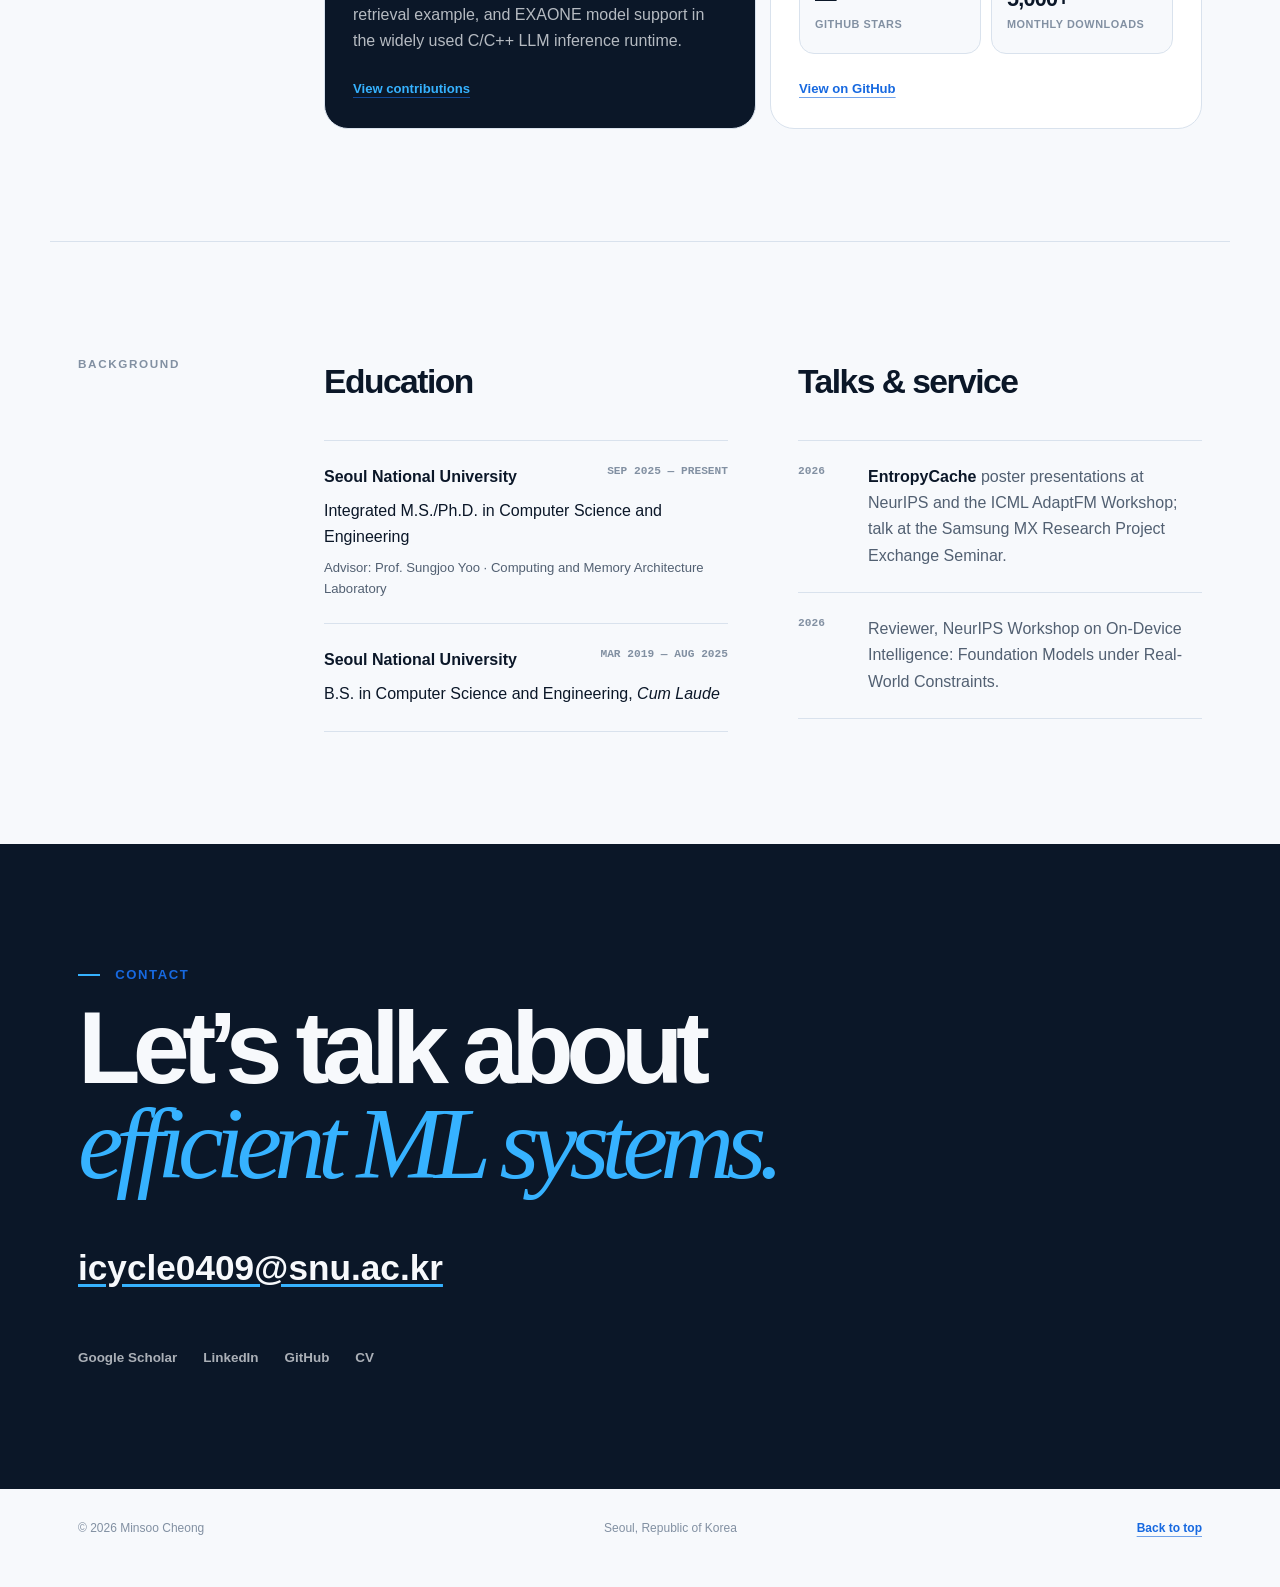
==== commit 093b2b92: "Remove redundant equal-contribution label" ====
--- a/index.html
+++ b/index.html
@@ -138,7 +138,7 @@
           <article class="paper reveal">
             <div class="paper-index">02</div>
             <div class="paper-main">
-              <div class="paper-meta"><span class="status preprint">Preprint</span><span>Equal contribution</span></div>
+              <div class="paper-meta"><span class="status preprint">Preprint</span></div>
               <h3>Tailoring the Quantization Space for 1-Bit KV Cache Compression</h3>
               <p class="authors"><strong>Minsoo Cheong*</strong>, Donghyun Son*, and Sungjoo Yoo</p>
               <p class="paper-summary">A tailored quantization space for compressing the KV cache to one bit.</p>
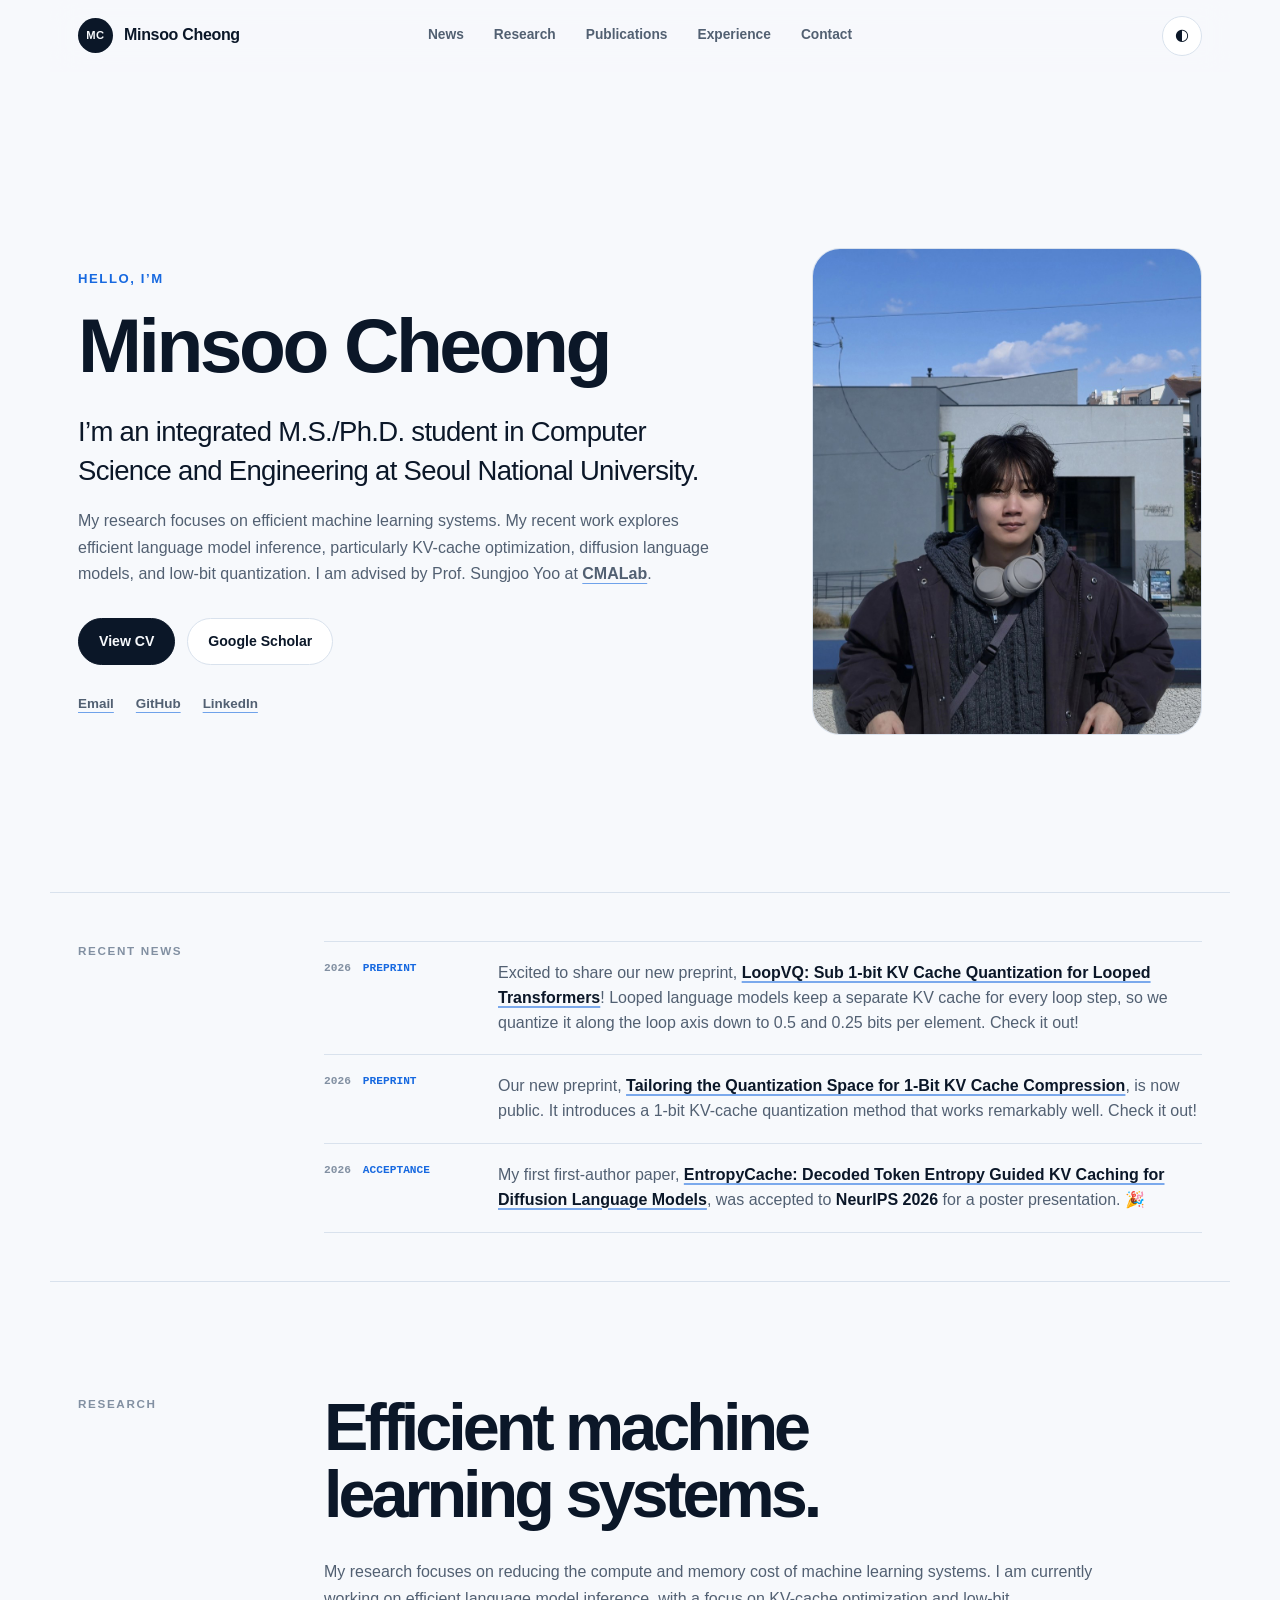
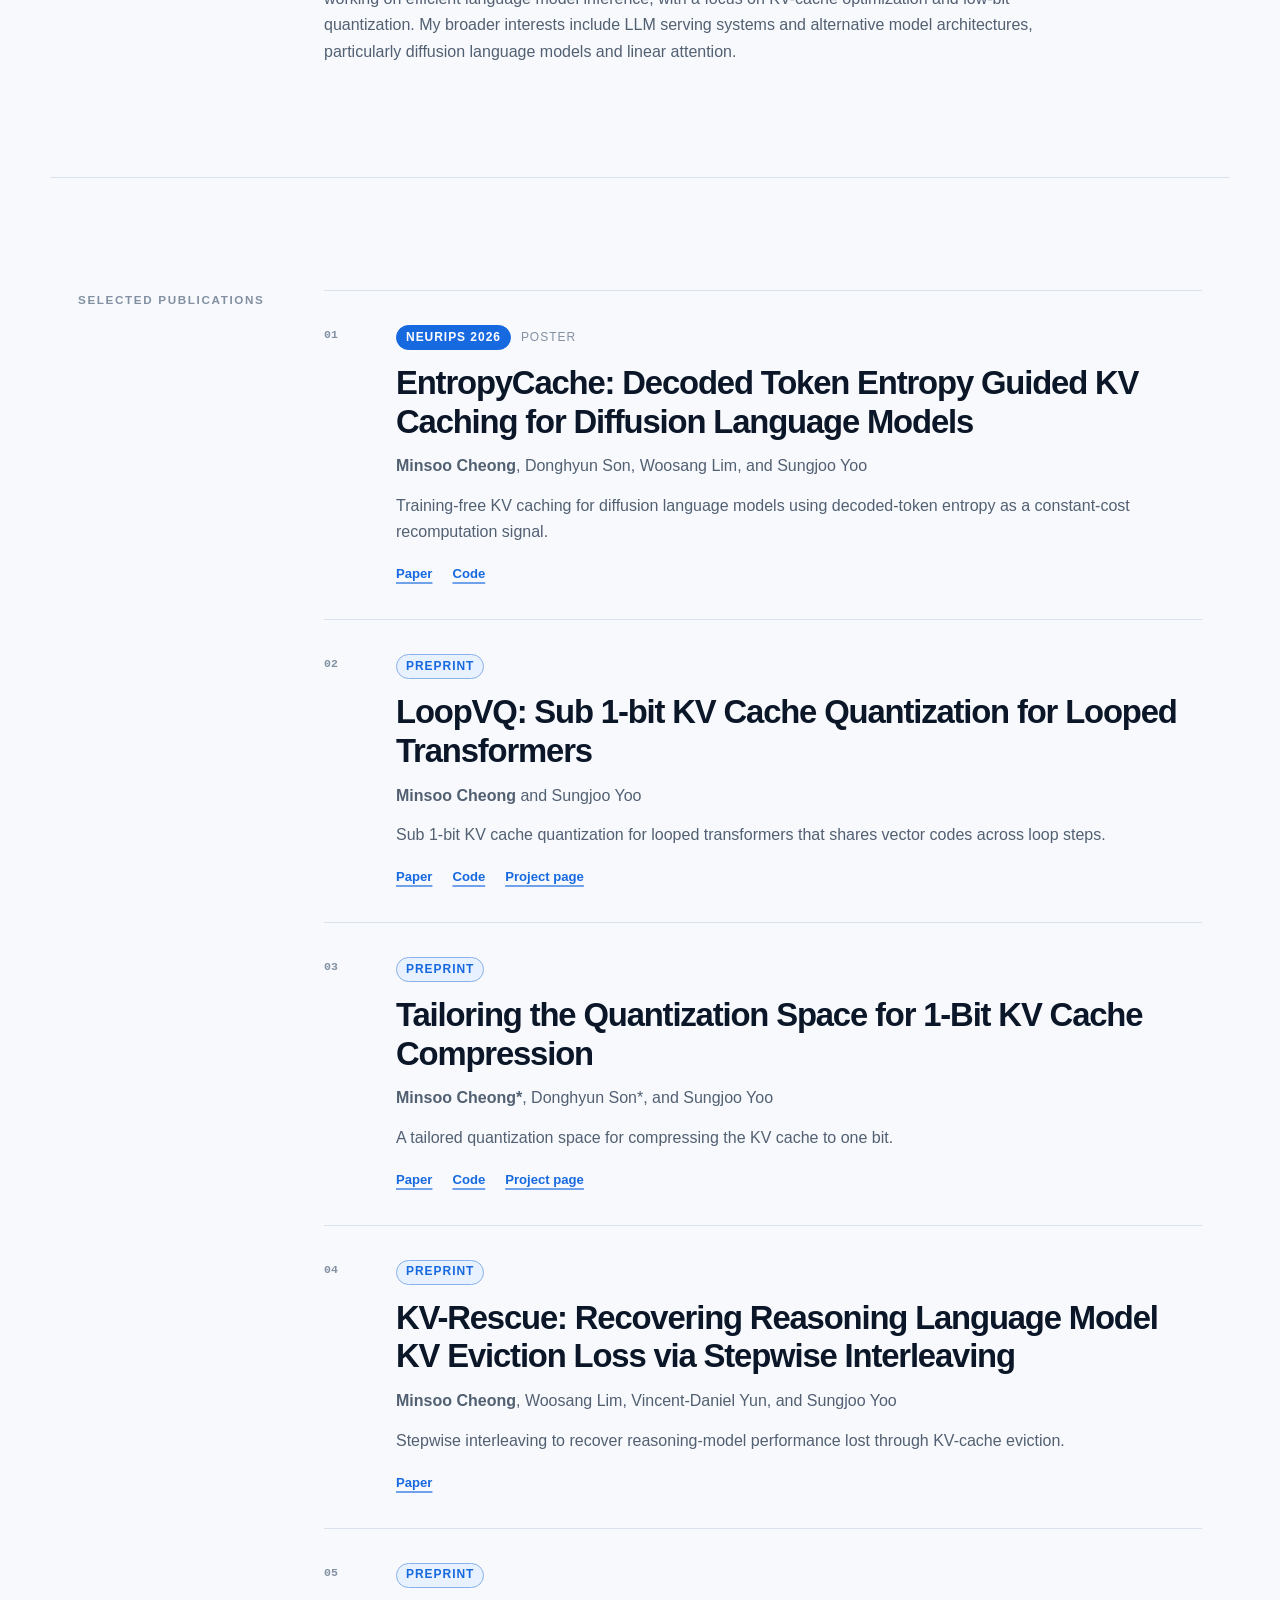
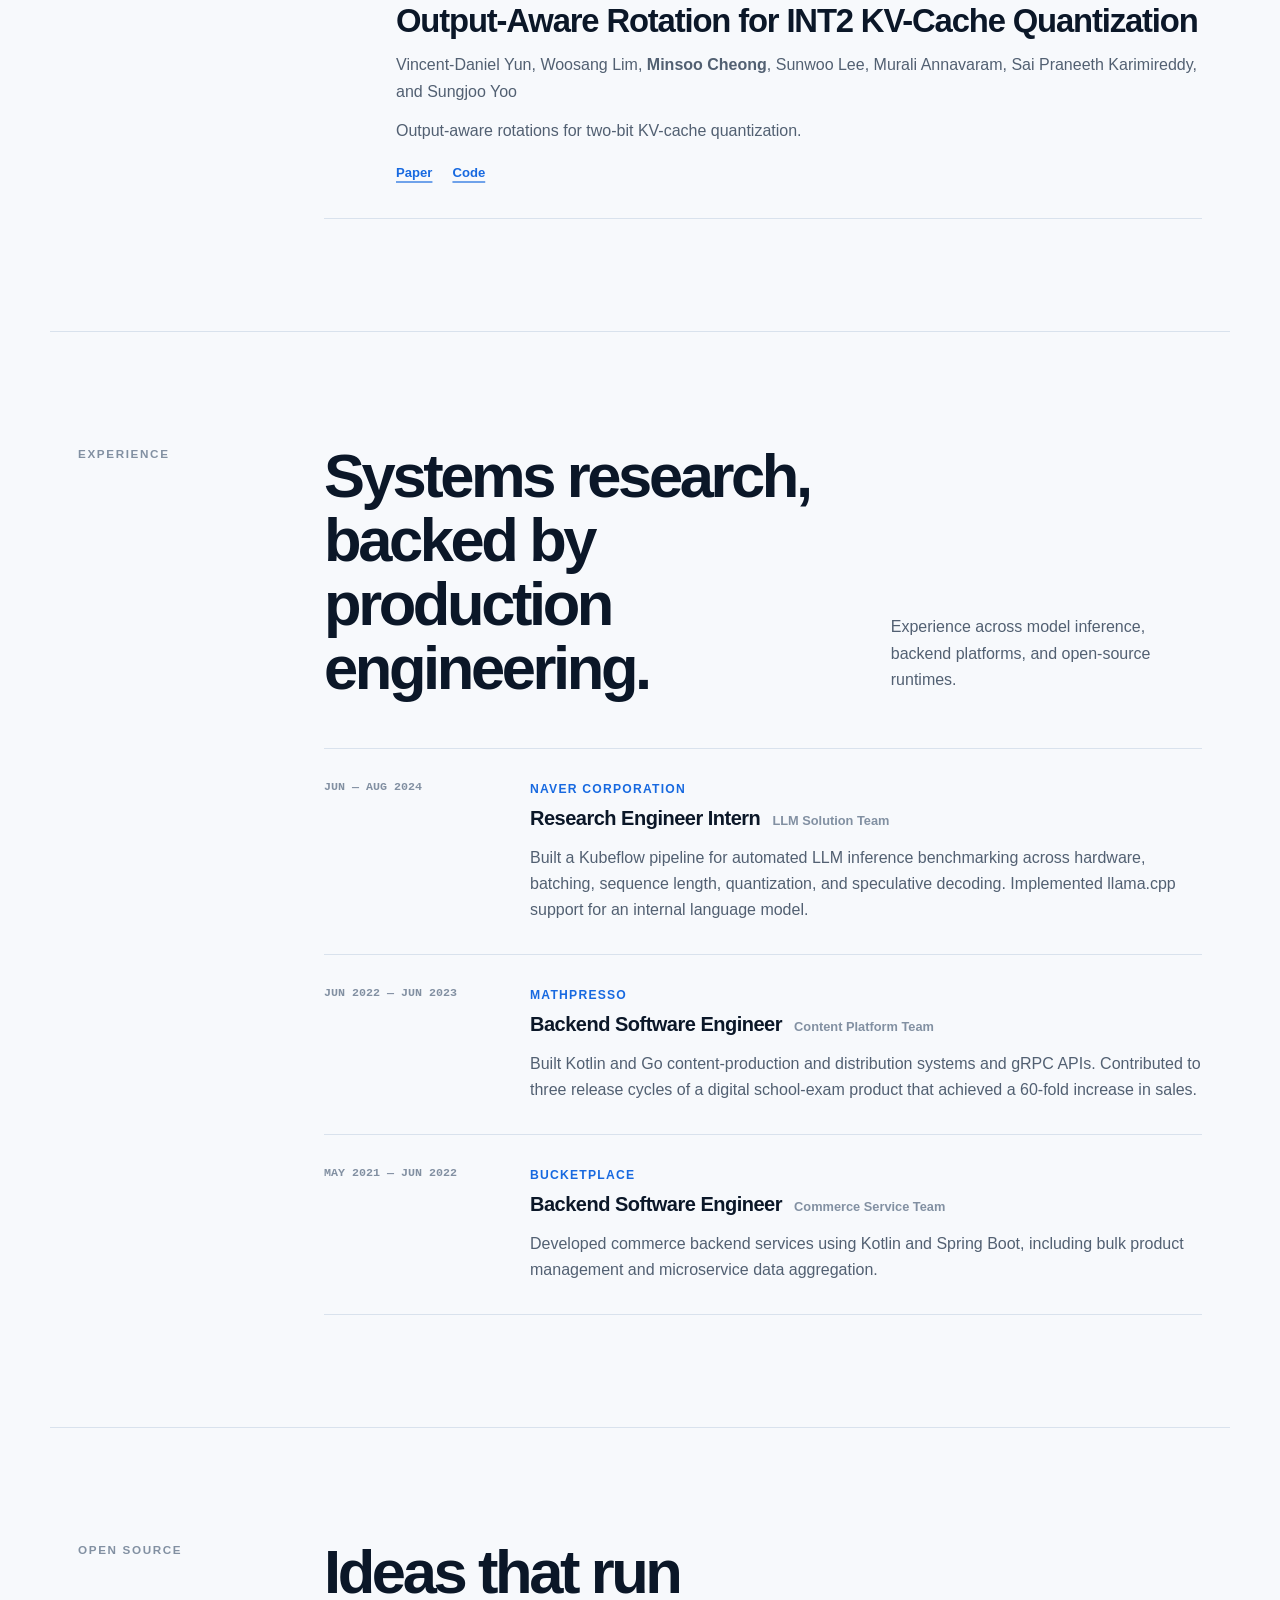
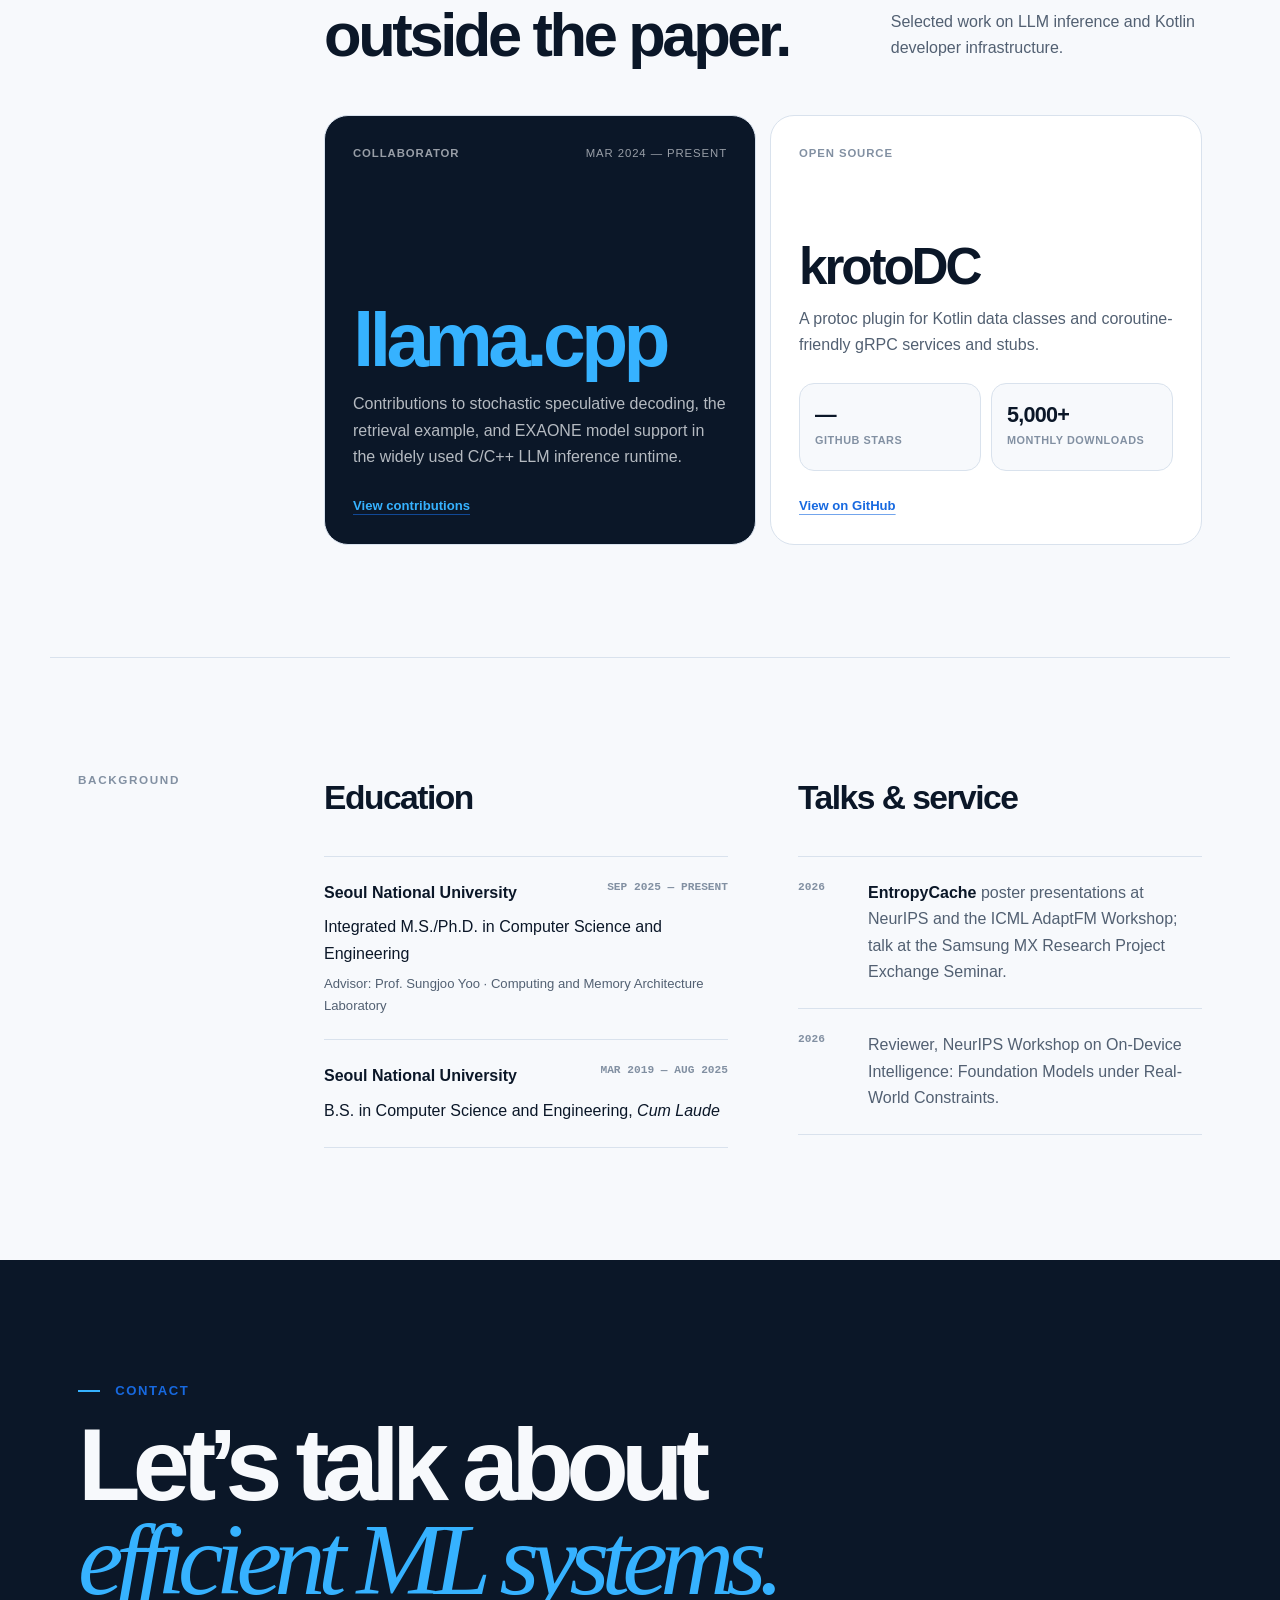
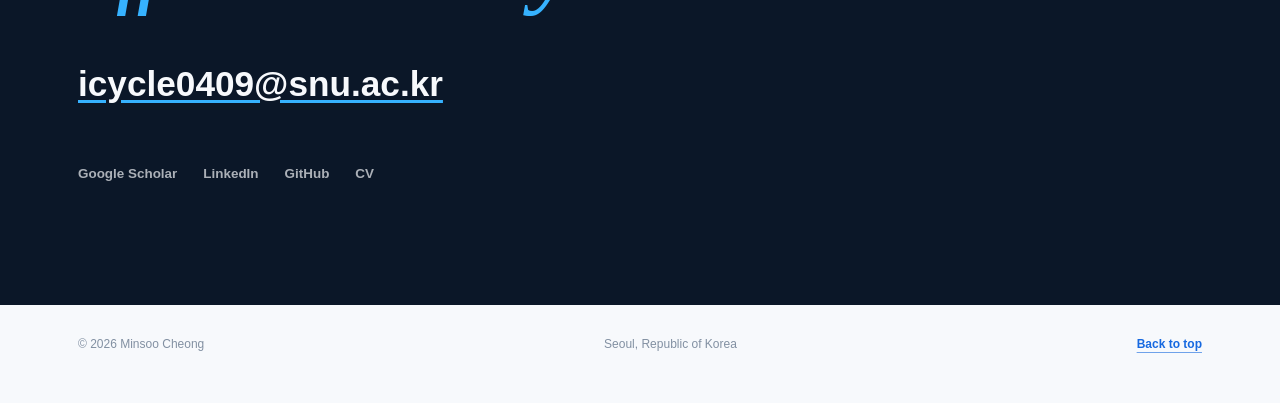
==== commit 5e685924: "Add the LoopVQ project page and preprint news" ====
--- a/index.html
+++ b/index.html
@@ -98,6 +98,10 @@
           <h2 class="sr-only" id="news-title">Recent news</h2>
           <article class="news-item">
             <div class="news-meta"><time datetime="2026">2026</time><span>Preprint</span></div>
+            <p>Excited to share our new preprint, <a href="loopvq/"><strong>LoopVQ: Sub 1-bit KV Cache Quantization for Looped Transformers</strong></a>! Looped language models keep a separate KV cache for every loop step, so we quantize it along the loop axis down to 0.5 and 0.25 bits per element. Check it out!</p>
+          </article>
+          <article class="news-item">
+            <div class="news-meta"><time datetime="2026">2026</time><span>Preprint</span></div>
             <p>Our new preprint, <a href="https://dhdroid.github.io/TaSQ/"><strong>Tailoring the Quantization Space for 1-Bit KV Cache Compression</strong></a>, is now public. It introduces a 1-bit KV-cache quantization method that works remarkably well. Check it out!</p>
           </article>
           <article class="news-item">
@@ -139,6 +143,22 @@
             <div class="paper-index">02</div>
             <div class="paper-main">
               <div class="paper-meta"><span class="status preprint">Preprint</span></div>
+              <h3>LoopVQ: Sub 1-bit KV Cache Quantization for Looped Transformers</h3>
+              <p class="authors"><strong>Minsoo Cheong</strong> and Sungjoo Yoo</p>
+              <p class="paper-summary">Sub 1-bit KV cache quantization for looped transformers that shares vector codes across loop steps.</p>
+              <div class="paper-links">
+                <!-- arXiv is on hold; switch to https://arxiv.org/abs/XXXX.XXXXX once it is out -->
+                <a href="https://www.alphaxiv.org/abs/2611.loopvq-kv-cache-quantization">Paper</a>
+                <a href="https://github.com/mscheong01/LoopVQ">Code</a>
+                <a href="loopvq/">Project page</a>
+              </div>
+            </div>
+          </article>
+
+          <article class="paper reveal">
+            <div class="paper-index">03</div>
+            <div class="paper-main">
+              <div class="paper-meta"><span class="status preprint">Preprint</span></div>
               <h3>Tailoring the Quantization Space for 1-Bit KV Cache Compression</h3>
               <p class="authors"><strong>Minsoo Cheong*</strong>, Donghyun Son*, and Sungjoo Yoo</p>
               <p class="paper-summary">A tailored quantization space for compressing the KV cache to one bit.</p>
@@ -151,7 +171,7 @@
           </article>
 
           <article class="paper reveal">
-            <div class="paper-index">03</div>
+            <div class="paper-index">04</div>
             <div class="paper-main">
               <div class="paper-meta"><span class="status preprint">Preprint</span></div>
               <h3>KV-Rescue: Recovering Reasoning Language Model KV Eviction Loss via Stepwise Interleaving</h3>
@@ -164,7 +184,7 @@
           </article>
 
           <article class="paper reveal">
-            <div class="paper-index">04</div>
+            <div class="paper-index">05</div>
             <div class="paper-main">
               <div class="paper-meta"><span class="status preprint">Preprint</span></div>
               <h3>Output-Aware Rotation for INT2 KV-Cache Quantization</h3>
